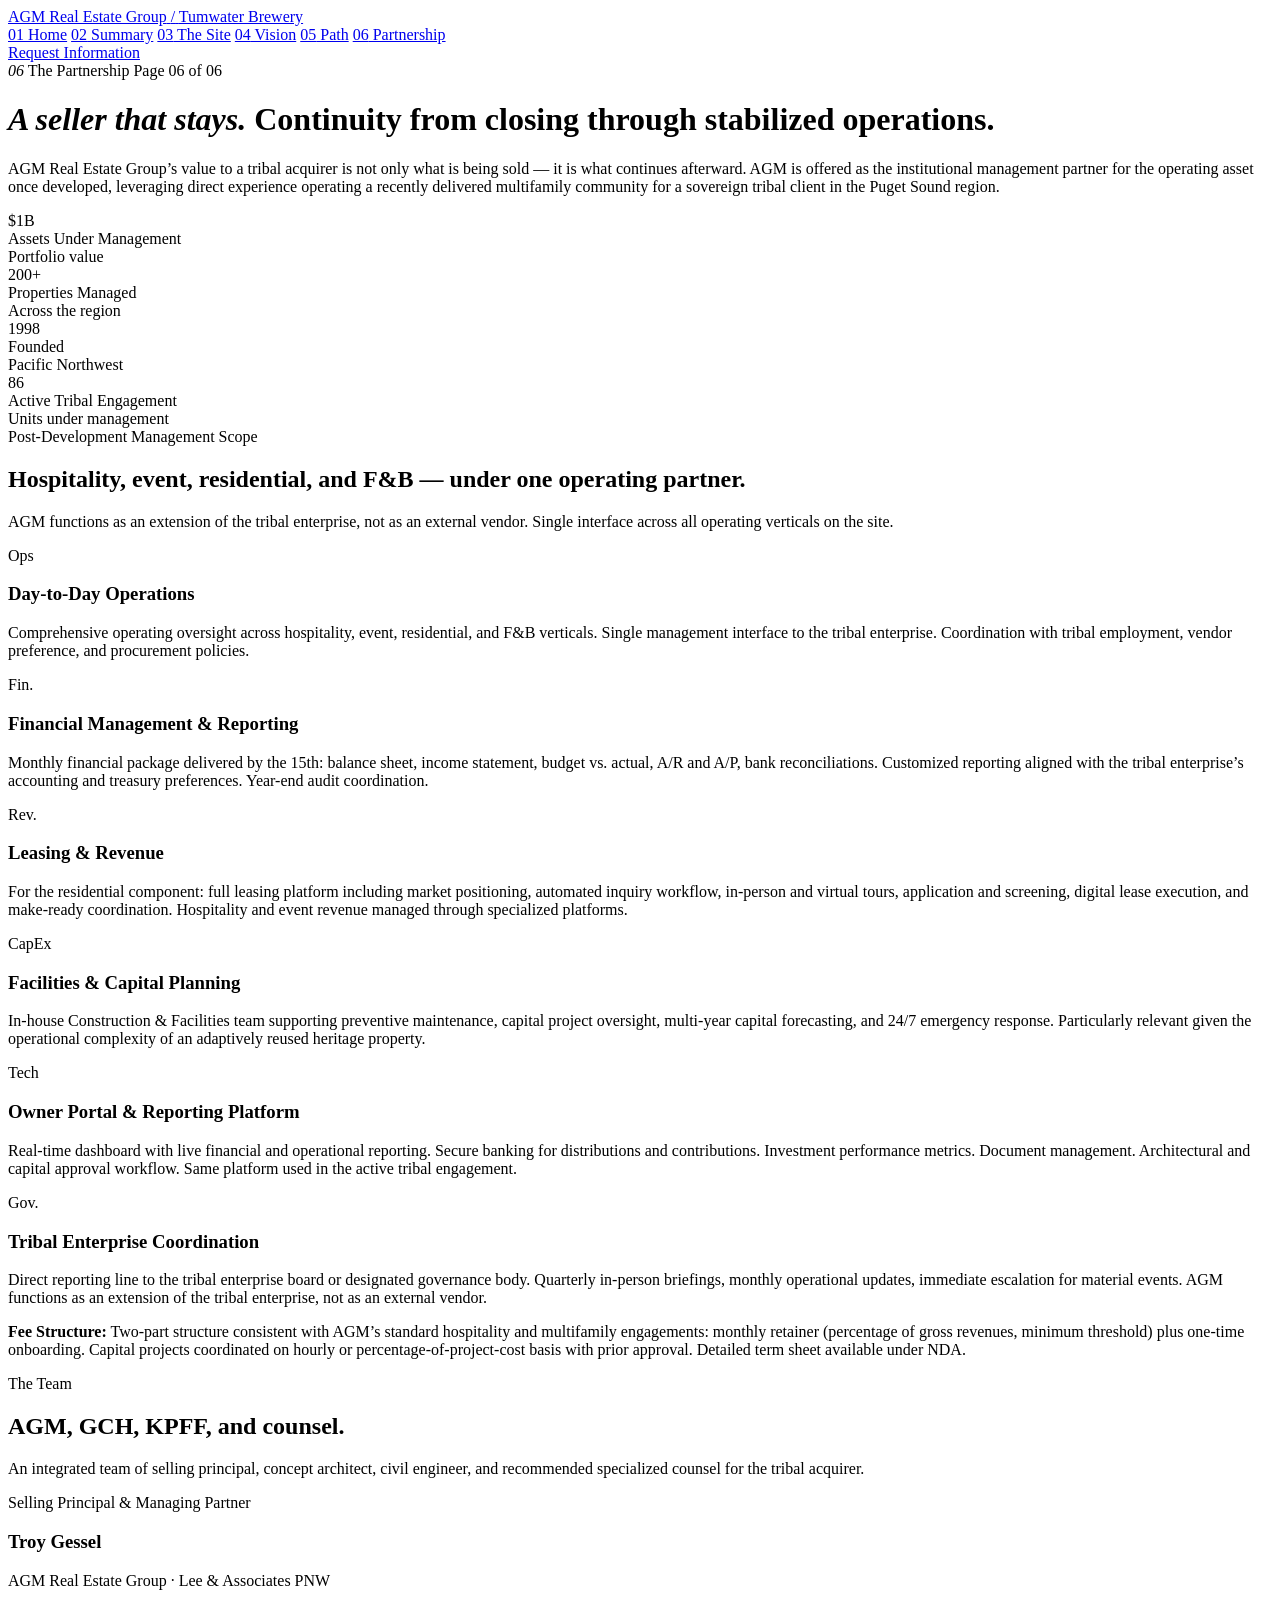
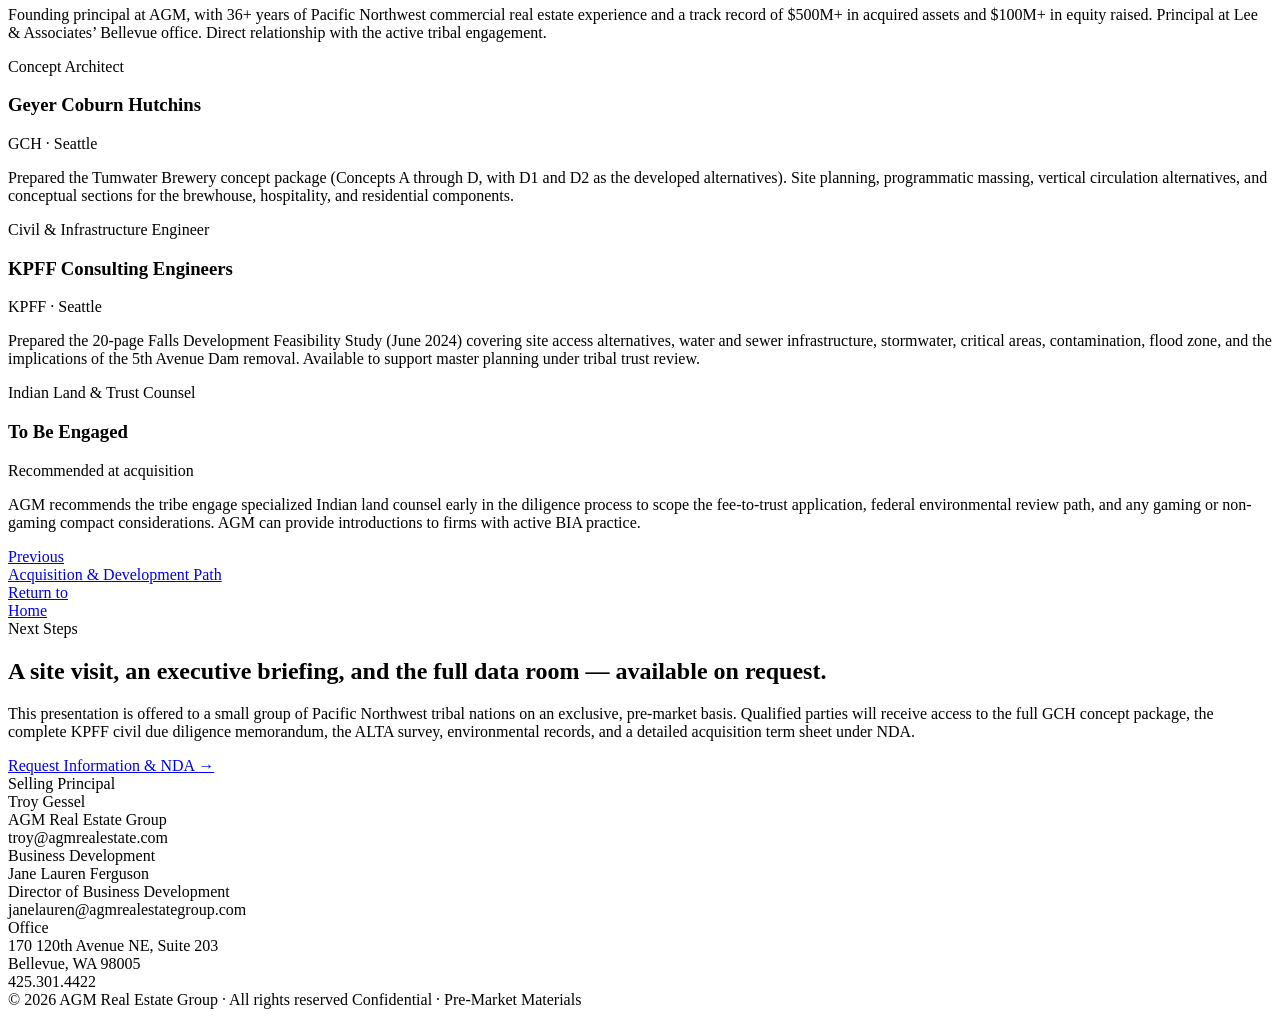
==== partnership.html @ 00476a5c "Add files via upload" ====
<!DOCTYPE html>
<html lang="en">
<head>
<meta charset="UTF-8">
<meta name="viewport" content="width=device-width, initial-scale=1.0">
<title>The Partnership — Tumwater Brewery | AGM Real Estate Group</title>
<link rel="stylesheet" href="css/site.css">
<meta name="robots" content="noindex, nofollow, noarchive, nosnippet">
<meta name="description" content="A seller that stays. Continuity from closing through stabilized operations across hospitality, event, residential, and F&B verticals.">
<meta property="og:title" content="The Partnership — Tumwater Brewery">
<meta property="og:description" content="A seller that stays. Continuity from closing through stabilized operations across hospitality, event, residential, and F&B verticals.">
<meta property="og:type" content="website">
<meta property="og:image" content="/images/hero_brewhouse.jpg">
<meta name="twitter:card" content="summary_large_image">
<meta name="theme-color" content="#0A2540">
<link rel="icon" href="data:image/svg+xml,%3Csvg xmlns='http://www.w3.org/2000/svg' viewBox='0 0 32 32'%3E%3Crect width='32' height='32' fill='%230A2540'/%3E%3Ctext x='16' y='22' font-family='Georgia,serif' font-style='italic' font-size='18' font-weight='500' fill='%233A8DDE' text-anchor='middle'%3ET%3C/text%3E%3C/svg%3E">

</head>
<body>

<nav class="nav">
  <div class="nav-inner">
    <a class="nav-brand" href="index.html">
      <span class="nav-brand-mark">AGM Real Estate Group</span>
      <span class="nav-brand-divider">/</span>
      <span class="nav-brand-project">Tumwater Brewery</span>
    </a>
    <div class="nav-menu">
      <a href="index.html"><span class="num">01</span> Home</a>
      <a href="summary.html"><span class="num">02</span> Summary</a>
      <a href="site.html"><span class="num">03</span> The Site</a>
      <a href="vision.html"><span class="num">04</span> Vision</a>
      <a href="path.html"><span class="num">05</span> Path</a>
      <a href="partnership.html" class="active"><span class="num">06</span> Partnership</a>
    </div>
    <a class="nav-cta" href="mailto:troy@agmrealestate.com?subject=Tumwater%20Brewery%20Acquisition">Request Information</a>
  </div>
</nav>


<!-- ================================================================
     PAGE HEADER
     ================================================================ -->
<header class="page-header">
  <div class="container">
    <div class="page-header-meta">
      <span class="page-section"><em>06</em> The Partnership</span>
      <span class="page-counter">Page 06 of 06</span>
    </div>
    <h1 class="page-header-title"><em>A seller that stays.</em> Continuity from closing through stabilized operations.</h1>
    <p class="page-header-subtitle">AGM Real Estate Group&rsquo;s value to a tribal acquirer is not only what is being sold &mdash; it is what continues afterward. AGM is offered as the institutional management partner for the operating asset once developed, leveraging direct experience operating a recently delivered multifamily community for a sovereign tribal client in the Puget Sound region.</p>
  </div>
</header>


<!-- ================================================================
     AGM SCALE MARQUEE
     ================================================================ -->
<section class="section-tight">
  <div class="container">
    <div class="stat-marquee">
      <div class="stat">
        <div class="stat-num">$1B</div>
        <div class="stat-label">Assets Under Management</div>
        <div class="stat-detail">Portfolio value</div>
      </div>
      <div class="stat">
        <div class="stat-num">200<span class="small">+</span></div>
        <div class="stat-label">Properties Managed</div>
        <div class="stat-detail">Across the region</div>
      </div>
      <div class="stat">
        <div class="stat-num">1998</div>
        <div class="stat-label">Founded</div>
        <div class="stat-detail">Pacific Northwest</div>
      </div>
      <div class="stat">
        <div class="stat-num">86</div>
        <div class="stat-label">Active Tribal Engagement</div>
        <div class="stat-detail">Units under management</div>
      </div>
    </div>
  </div>
</section>


<!-- ================================================================
     MANAGEMENT SCOPE
     ================================================================ -->
<section class="section">
  <div class="container">
    <div class="module-head">
      <div class="module-eyebrow">Post-Development Management Scope</div>
      <h2 class="module-title">Hospitality, event, residential, and F&amp;B &mdash; under one operating partner.</h2>
      <p class="module-deck">AGM functions as an extension of the tribal enterprise, not as an external vendor. Single interface across all operating verticals on the site.</p>
    </div>

    <div class="case-grid">
      <div class="case-card">
        <span class="case-num">Ops</span>
        <h3 class="case-title">Day-to-Day Operations</h3>
        <p class="case-body">Comprehensive operating oversight across hospitality, event, residential, and F&amp;B verticals. Single management interface to the tribal enterprise. Coordination with tribal employment, vendor preference, and procurement policies.</p>
      </div>
      <div class="case-card">
        <span class="case-num">Fin.</span>
        <h3 class="case-title">Financial Management &amp; Reporting</h3>
        <p class="case-body">Monthly financial package delivered by the 15th: balance sheet, income statement, budget vs. actual, A/R and A/P, bank reconciliations. Customized reporting aligned with the tribal enterprise&rsquo;s accounting and treasury preferences. Year-end audit coordination.</p>
      </div>
      <div class="case-card">
        <span class="case-num">Rev.</span>
        <h3 class="case-title">Leasing &amp; Revenue</h3>
        <p class="case-body">For the residential component: full leasing platform including market positioning, automated inquiry workflow, in-person and virtual tours, application and screening, digital lease execution, and make-ready coordination. Hospitality and event revenue managed through specialized platforms.</p>
      </div>
      <div class="case-card">
        <span class="case-num">CapEx</span>
        <h3 class="case-title">Facilities &amp; Capital Planning</h3>
        <p class="case-body">In-house Construction &amp; Facilities team supporting preventive maintenance, capital project oversight, multi-year capital forecasting, and 24/7 emergency response. Particularly relevant given the operational complexity of an adaptively reused heritage property.</p>
      </div>
      <div class="case-card">
        <span class="case-num">Tech</span>
        <h3 class="case-title">Owner Portal &amp; Reporting Platform</h3>
        <p class="case-body">Real-time dashboard with live financial and operational reporting. Secure banking for distributions and contributions. Investment performance metrics. Document management. Architectural and capital approval workflow. Same platform used in the active tribal engagement.</p>
      </div>
      <div class="case-card">
        <span class="case-num">Gov.</span>
        <h3 class="case-title">Tribal Enterprise Coordination</h3>
        <p class="case-body">Direct reporting line to the tribal enterprise board or designated governance body. Quarterly in-person briefings, monthly operational updates, immediate escalation for material events. AGM functions as an extension of the tribal enterprise, not as an external vendor.</p>
      </div>
    </div>

    <p class="note"><strong>Fee Structure:</strong> Two-part structure consistent with AGM&rsquo;s standard hospitality and multifamily engagements: monthly retainer (percentage of gross revenues, minimum threshold) plus one-time onboarding. Capital projects coordinated on hourly or percentage-of-project-cost basis with prior approval. Detailed term sheet available under NDA.</p>

  </div>
</section>


<!-- ================================================================
     THE TEAM
     ================================================================ -->
<section class="section section-paper">
  <div class="container">
    <div class="module-head">
      <div class="module-eyebrow">The Team</div>
      <h2 class="module-title">AGM, GCH, KPFF, and counsel.</h2>
      <p class="module-deck">An integrated team of selling principal, concept architect, civil engineer, and recommended specialized counsel for the tribal acquirer.</p>
    </div>

    <div class="team-grid">
      <div class="team-card">
        <div class="team-role">Selling Principal &amp; Managing Partner</div>
        <h3 class="team-name">Troy Gessel</h3>
        <div class="team-firm">AGM Real Estate Group &middot; Lee &amp; Associates PNW</div>
        <p class="team-bio">Founding principal at AGM, with 36+ years of Pacific Northwest commercial real estate experience and a track record of $500M+ in acquired assets and $100M+ in equity raised. Principal at Lee &amp; Associates&rsquo; Bellevue office. Direct relationship with the active tribal engagement.</p>
      </div>
      <div class="team-card">
        <div class="team-role">Concept Architect</div>
        <h3 class="team-name">Geyer Coburn Hutchins</h3>
        <div class="team-firm">GCH &middot; Seattle</div>
        <p class="team-bio">Prepared the Tumwater Brewery concept package (Concepts A through D, with D1 and D2 as the developed alternatives). Site planning, programmatic massing, vertical circulation alternatives, and conceptual sections for the brewhouse, hospitality, and residential components.</p>
      </div>
      <div class="team-card">
        <div class="team-role">Civil &amp; Infrastructure Engineer</div>
        <h3 class="team-name">KPFF Consulting Engineers</h3>
        <div class="team-firm">KPFF &middot; Seattle</div>
        <p class="team-bio">Prepared the 20-page Falls Development Feasibility Study (June 2024) covering site access alternatives, water and sewer infrastructure, stormwater, critical areas, contamination, flood zone, and the implications of the 5th Avenue Dam removal. Available to support master planning under tribal trust review.</p>
      </div>
      <div class="team-card">
        <div class="team-role">Indian Land &amp; Trust Counsel</div>
        <h3 class="team-name">To Be Engaged</h3>
        <div class="team-firm">Recommended at acquisition</div>
        <p class="team-bio">AGM recommends the tribe engage specialized Indian land counsel early in the diligence process to scope the fee-to-trust application, federal environmental review path, and any gaming or non-gaming compact considerations. AGM can provide introductions to firms with active BIA practice.</p>
      </div>
    </div>
  </div>
</section>


<!-- ================================================================
     PAGE NAV
     ================================================================ -->
<section class="page-nav">
  <div class="page-nav-inner">
    <a class="page-nav-link prev" href="path.html">
      <div class="dir">Previous</div>
      <div class="title">Acquisition &amp; Development Path</div>
    </a>
    <a class="page-nav-link next" href="index.html">
      <div class="dir">Return to</div>
      <div class="title">Home</div>
    </a>
  </div>
</section>


<!-- ================================================================
     CLOSING CTA  (full closing on the last page)
     ================================================================ -->
<section class="cta-band">
  <div class="container">
    <div class="cta-band-eyebrow">Next Steps</div>
    <h2>A site visit, an executive briefing, and the full data room &mdash; available on request.</h2>
    <p>This presentation is offered to a small group of Pacific Northwest tribal nations on an exclusive, pre-market basis. Qualified parties will receive access to the full GCH concept package, the complete KPFF civil due diligence memorandum, the ALTA survey, environmental records, and a detailed acquisition term sheet under NDA.</p>
    <a class="btn btn-light" href="mailto:troy@agmrealestate.com?subject=Tumwater%20Brewery%20Acquisition">Request Information &amp; NDA <span class="arrow">→</span></a>

    <div class="cta-contacts">
      <div class="cta-contact">
        <div class="label">Selling Principal</div>
        <div class="value">Troy Gessel<br>AGM Real Estate Group<br>troy@agmrealestate.com</div>
      </div>
      <div class="cta-contact">
        <div class="label">Business Development</div>
        <div class="value">Jane Lauren Ferguson<br>Director of Business Development<br>janelauren@agmrealestategroup.com</div>
      </div>
      <div class="cta-contact">
        <div class="label">Office</div>
        <div class="value">170 120th Avenue NE, Suite 203<br>Bellevue, WA 98005<br>425.301.4422</div>
      </div>
    </div>
  </div>
</section>

<footer class="footer">
  <div class="footer-inner">
    <span>&copy; 2026 AGM Real Estate Group &middot; All rights reserved</span>
    <span class="conf">Confidential &middot; Pre-Market Materials</span>
  </div>
</footer>

</body>
</html>
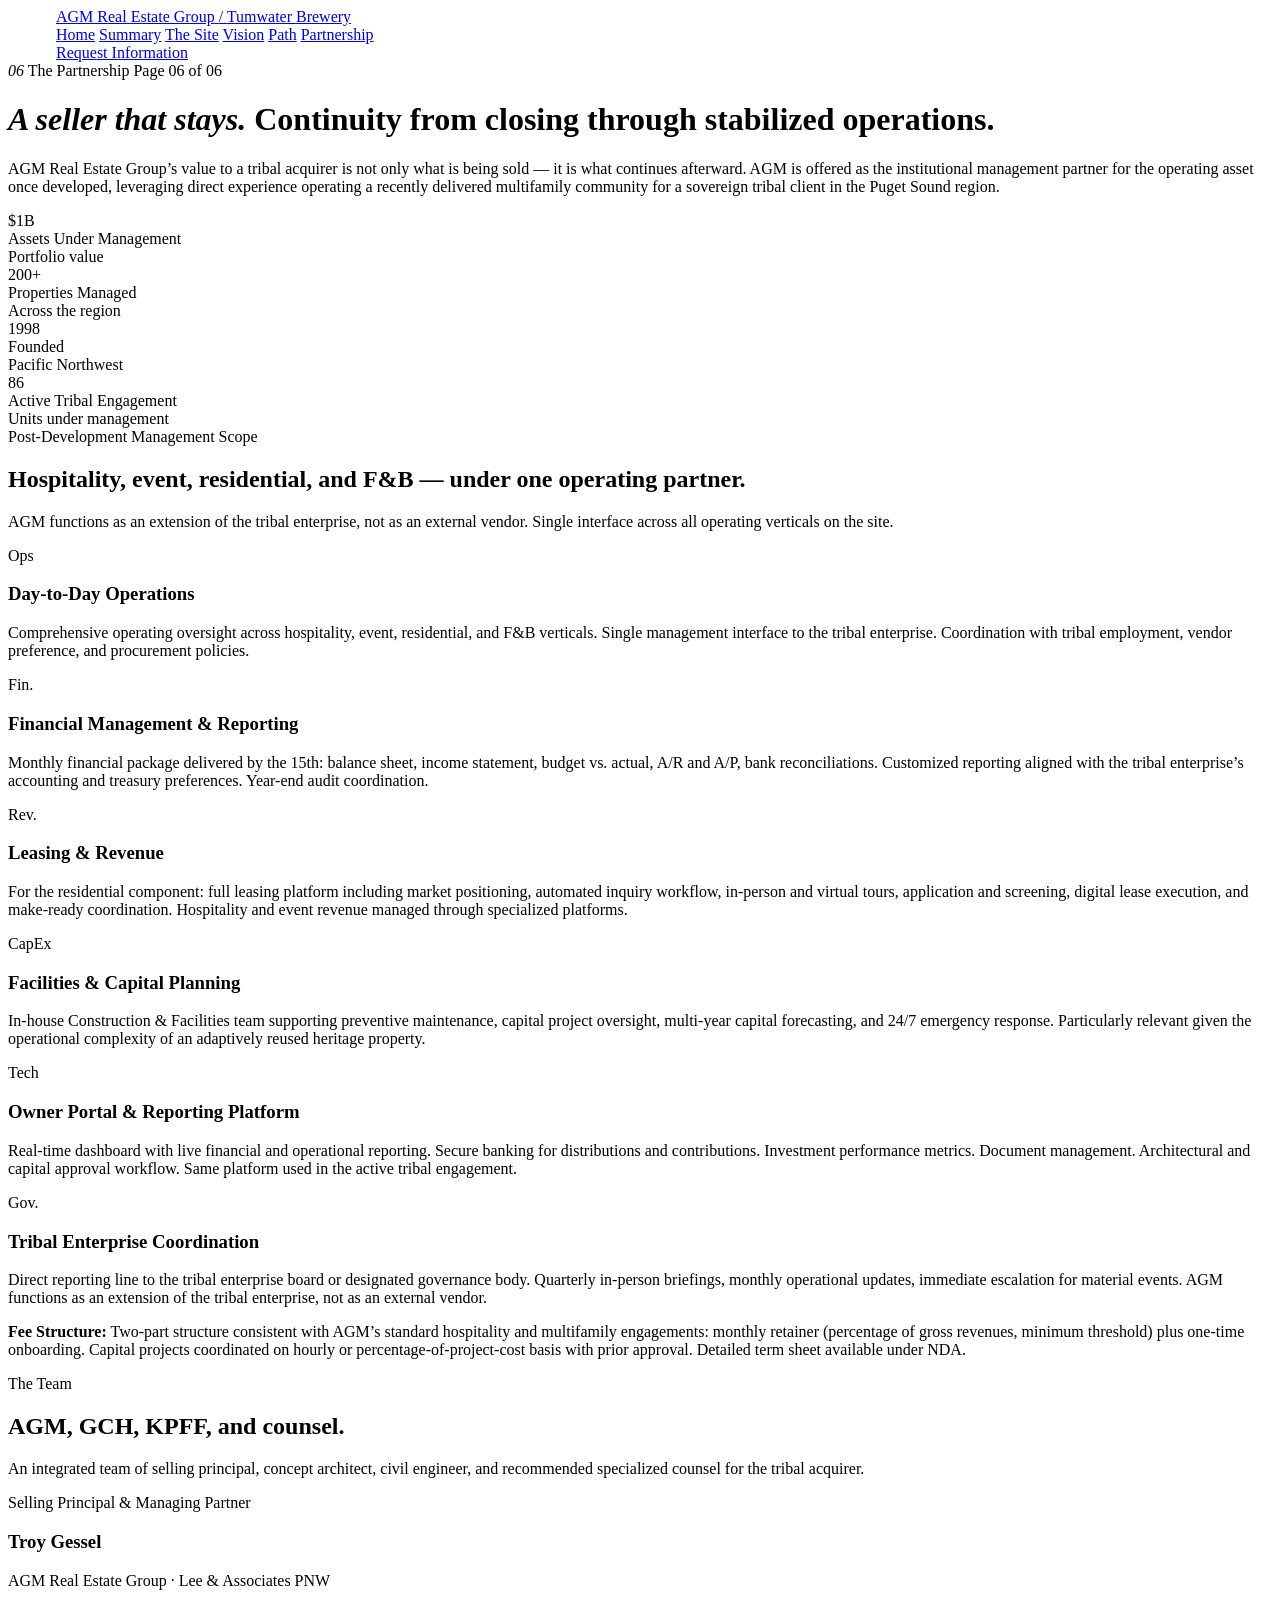
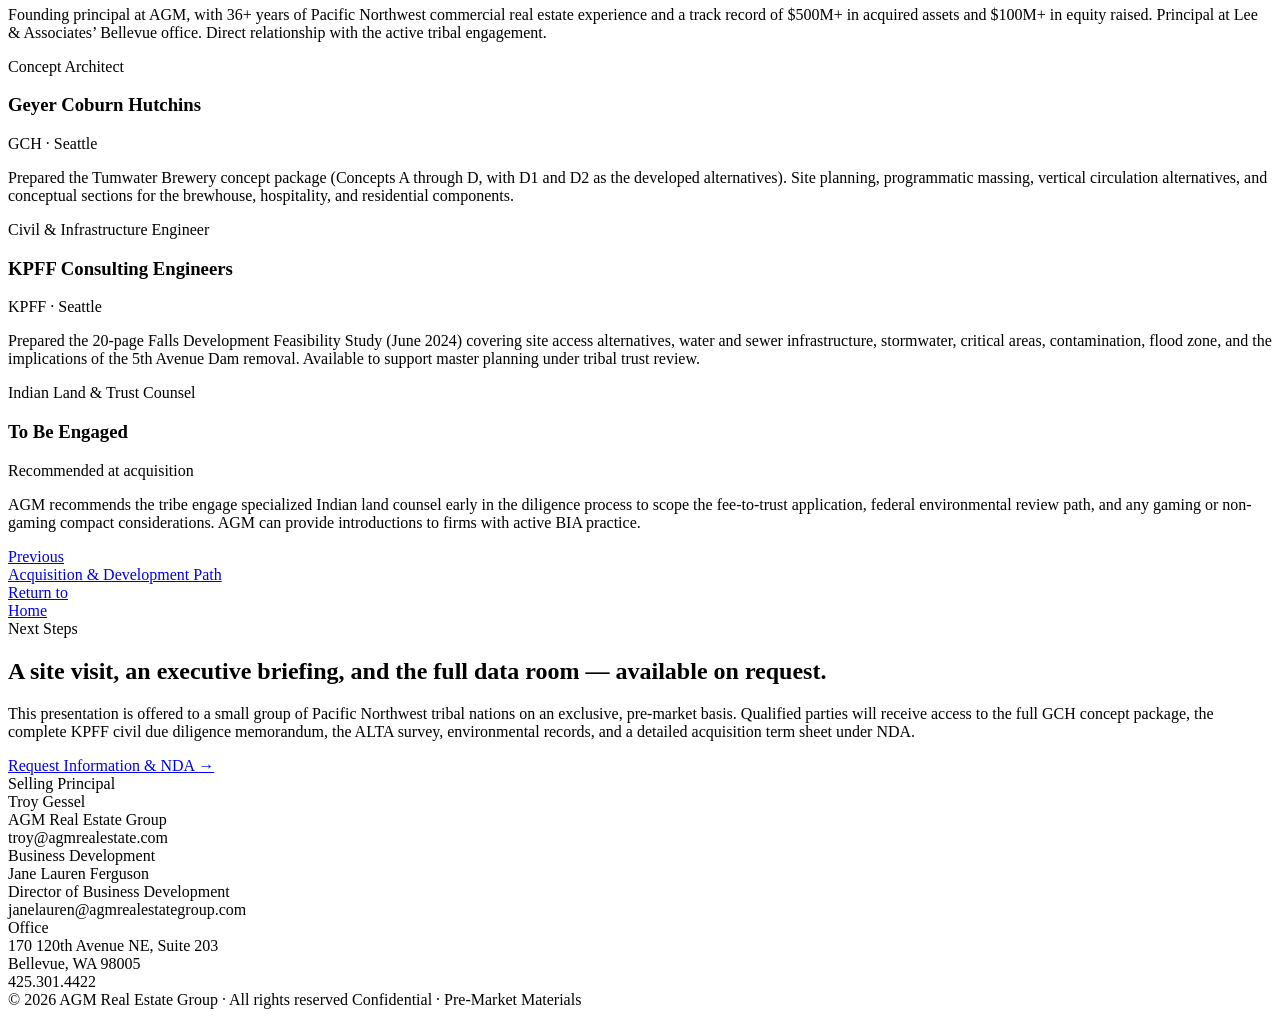
==== commit 69da56d1: "Make top nav full-width and remove numbered nav labels" ====
--- a/partnership.html
+++ b/partnership.html
@@ -5,6 +5,11 @@
 <meta name="viewport" content="width=device-width, initial-scale=1.0">
 <title>The Partnership — Tumwater Brewery | AGM Real Estate Group</title>
 <link rel="stylesheet" href="css/site.css">
+<style>
+  /* Full-width top navigation */
+  .nav .nav-inner { max-width: 100% !important; padding-left: 48px !important; padding-right: 48px !important; }
+  @media (max-width: 640px) { .nav .nav-inner { padding-left: 20px !important; padding-right: 20px !important; } }
+</style>
 <meta name="robots" content="noindex, nofollow, noarchive, nosnippet">
 <meta name="description" content="A seller that stays. Continuity from closing through stabilized operations across hospitality, event, residential, and F&B verticals.">
 <meta property="og:title" content="The Partnership — Tumwater Brewery">
@@ -26,12 +31,12 @@
       <span class="nav-brand-project">Tumwater Brewery</span>
     </a>
     <div class="nav-menu">
-      <a href="index.html"><span class="num">01</span> Home</a>
-      <a href="summary.html"><span class="num">02</span> Summary</a>
-      <a href="site.html"><span class="num">03</span> The Site</a>
-      <a href="vision.html"><span class="num">04</span> Vision</a>
-      <a href="path.html"><span class="num">05</span> Path</a>
-      <a href="partnership.html" class="active"><span class="num">06</span> Partnership</a>
+      <a href="index.html">Home</a>
+      <a href="summary.html">Summary</a>
+      <a href="site.html">The Site</a>
+      <a href="vision.html">Vision</a>
+      <a href="path.html">Path</a>
+      <a href="partnership.html" class="active">Partnership</a>
     </div>
     <a class="nav-cta" href="mailto:troy@agmrealestate.com?subject=Tumwater%20Brewery%20Acquisition">Request Information</a>
   </div>
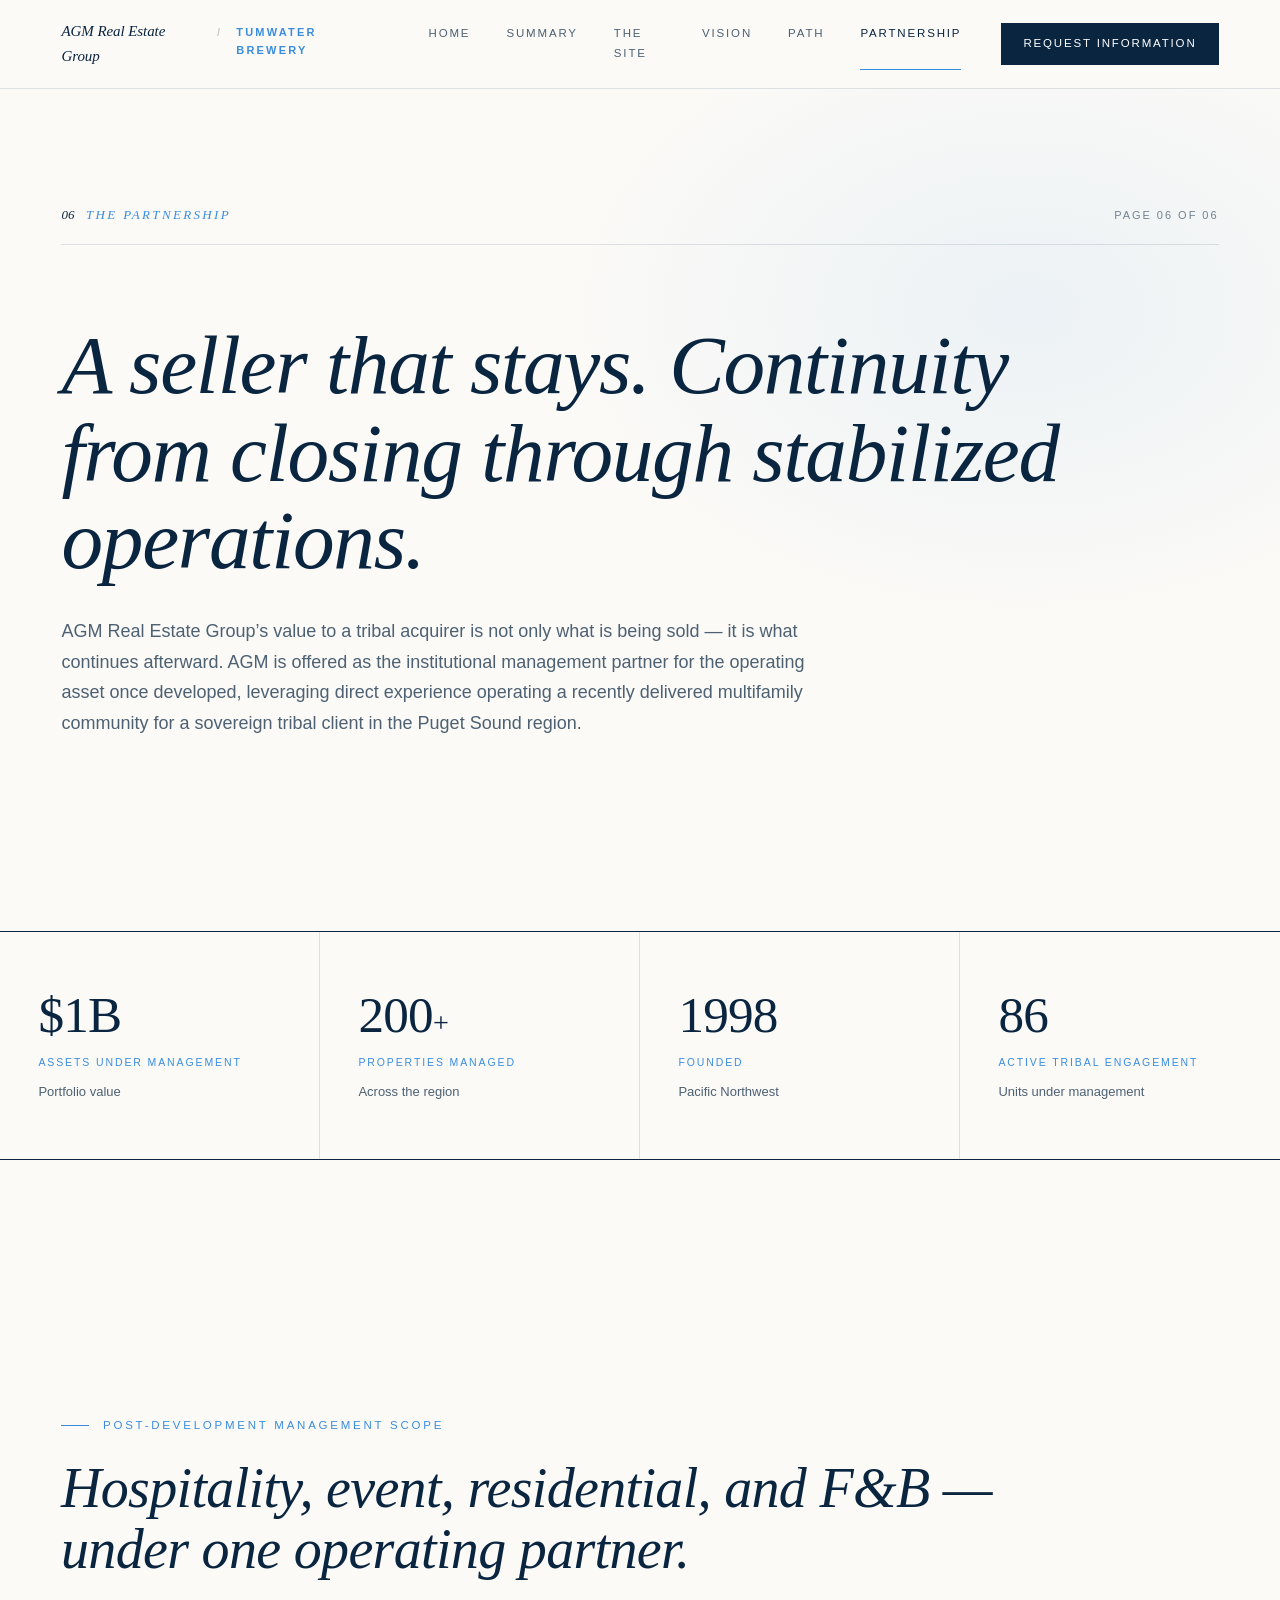
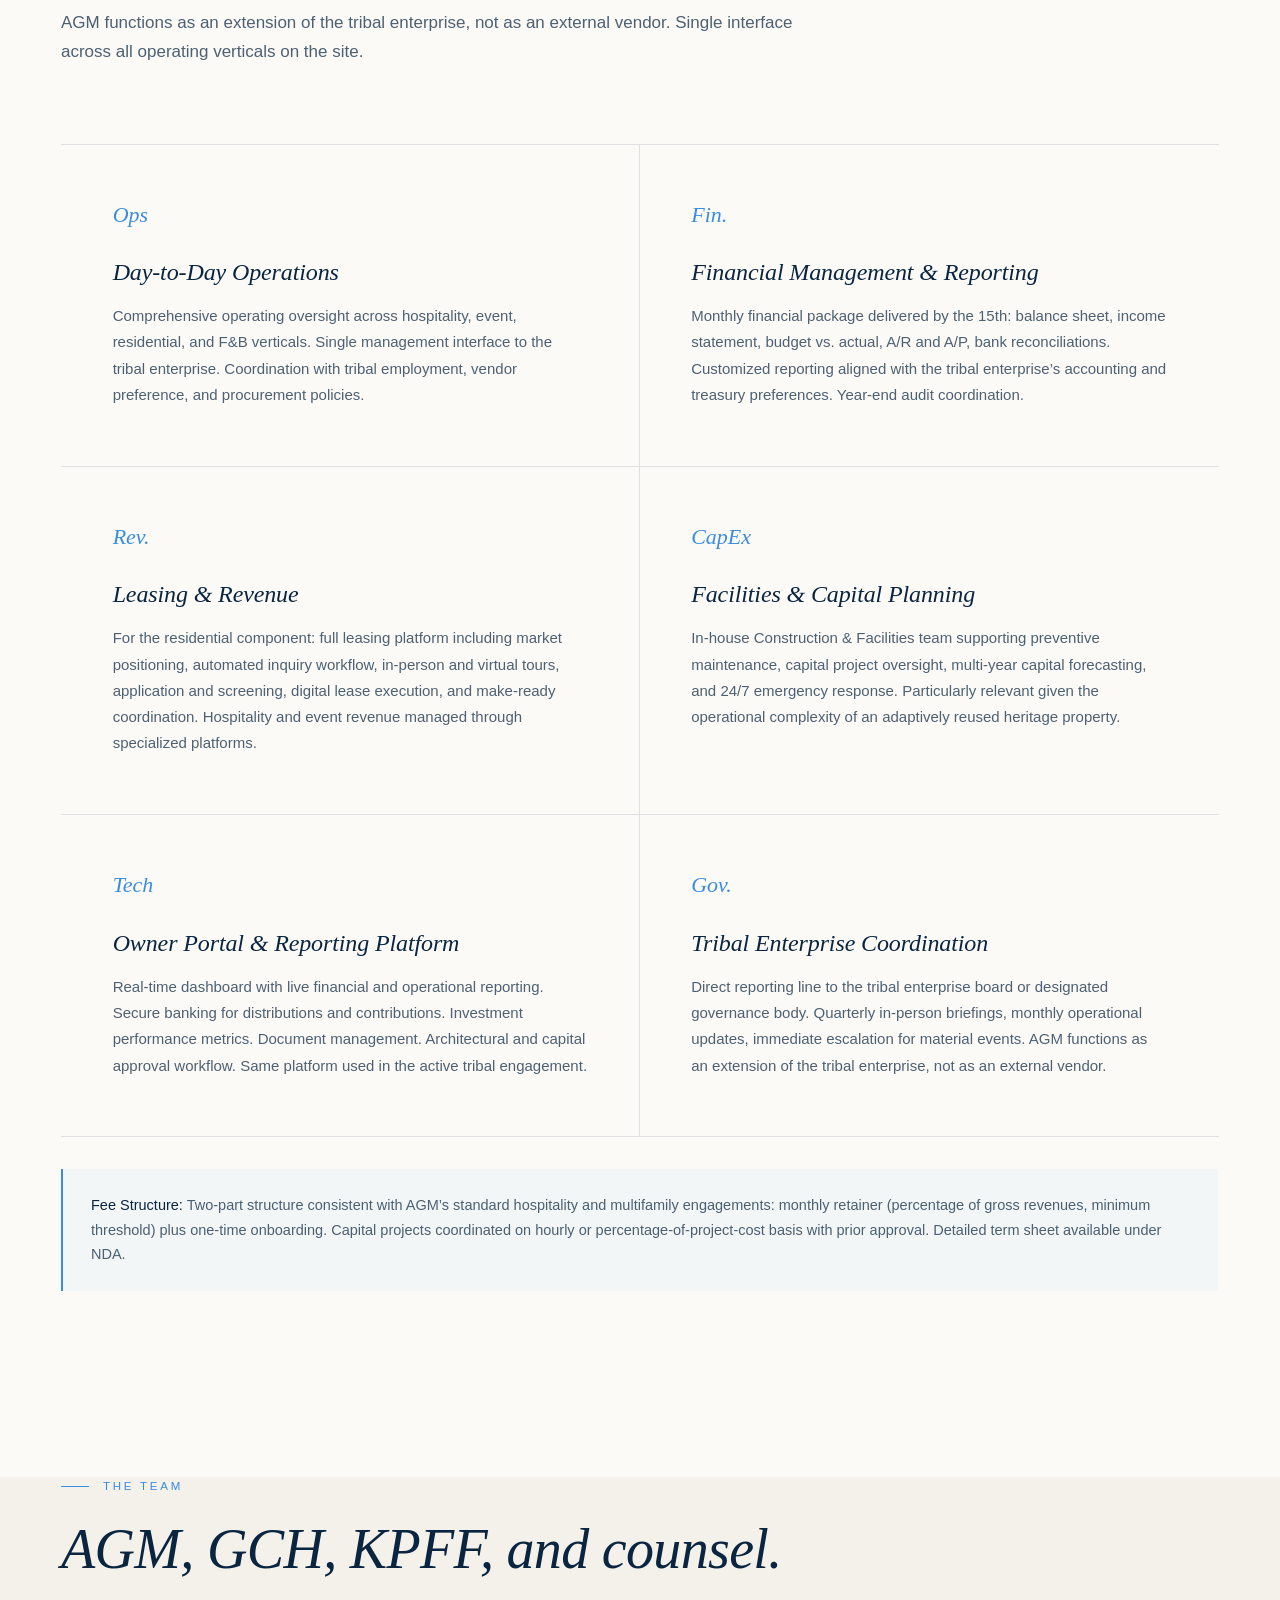
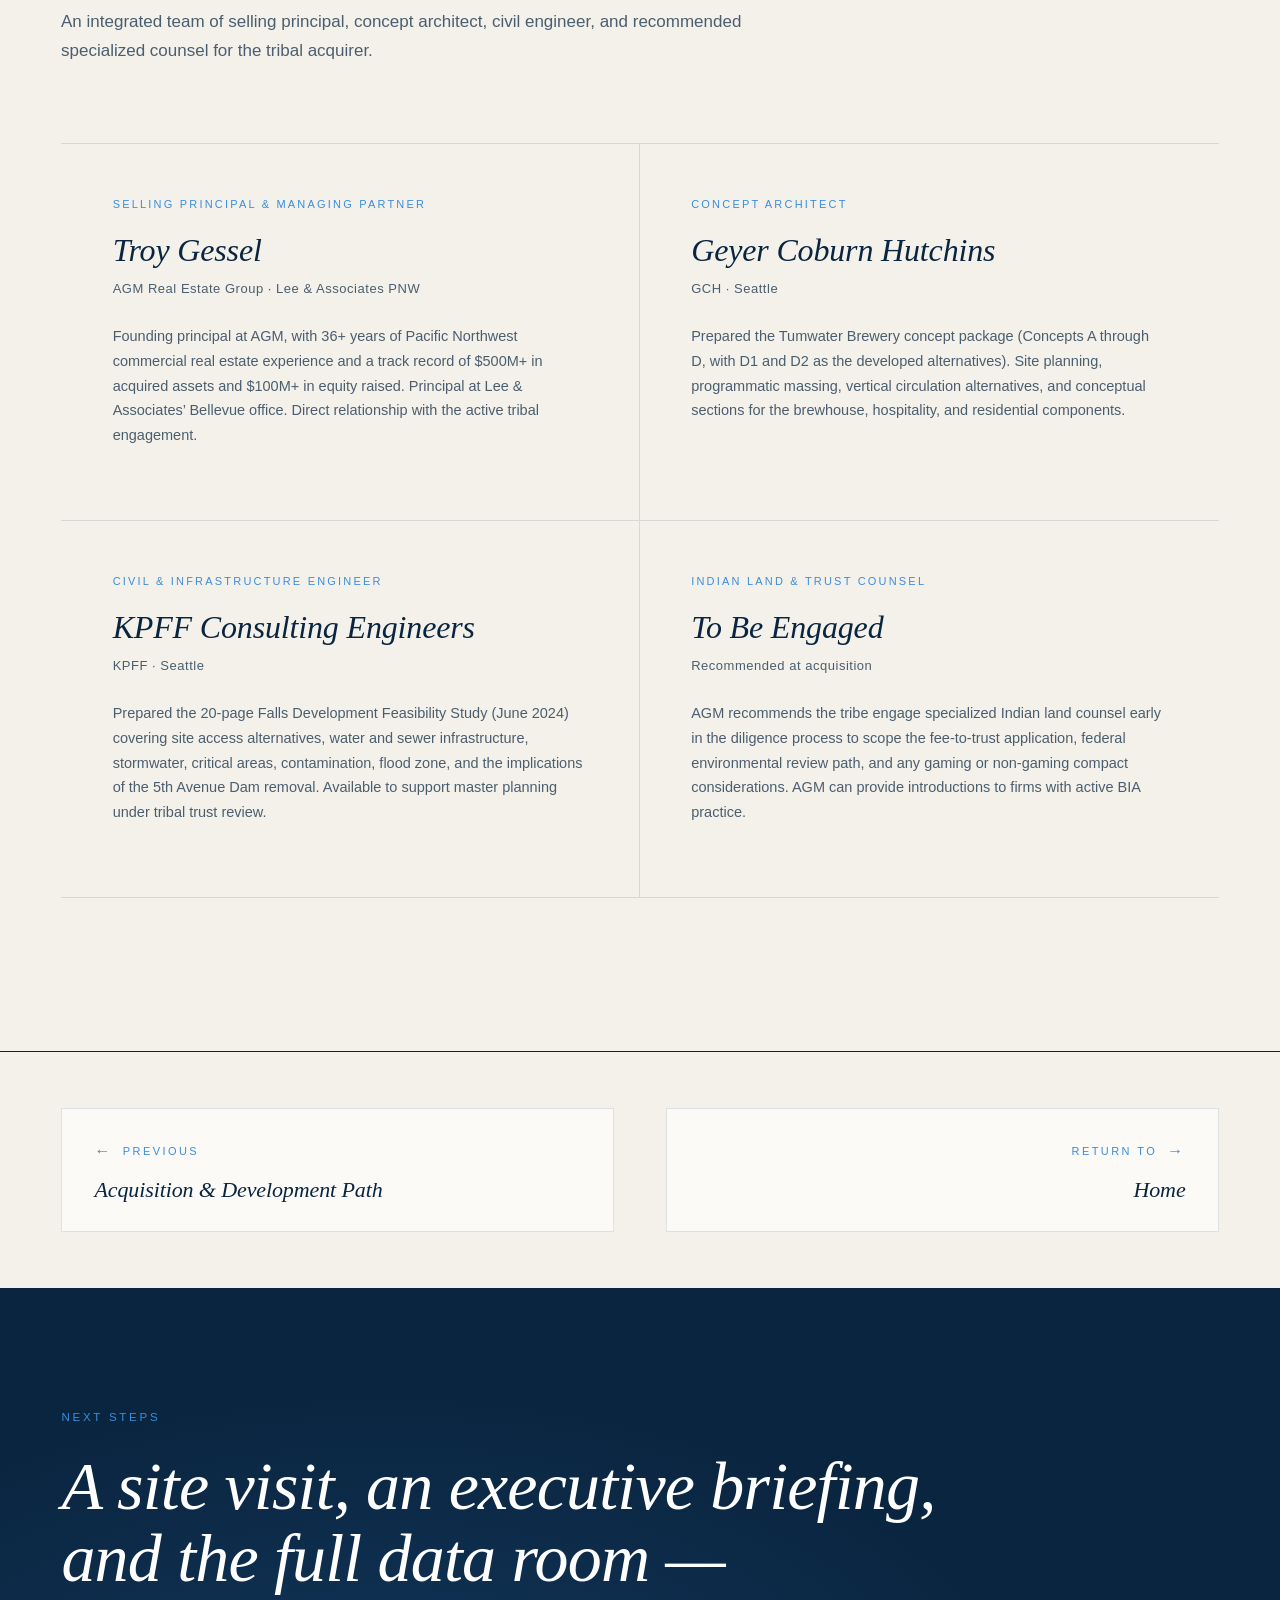
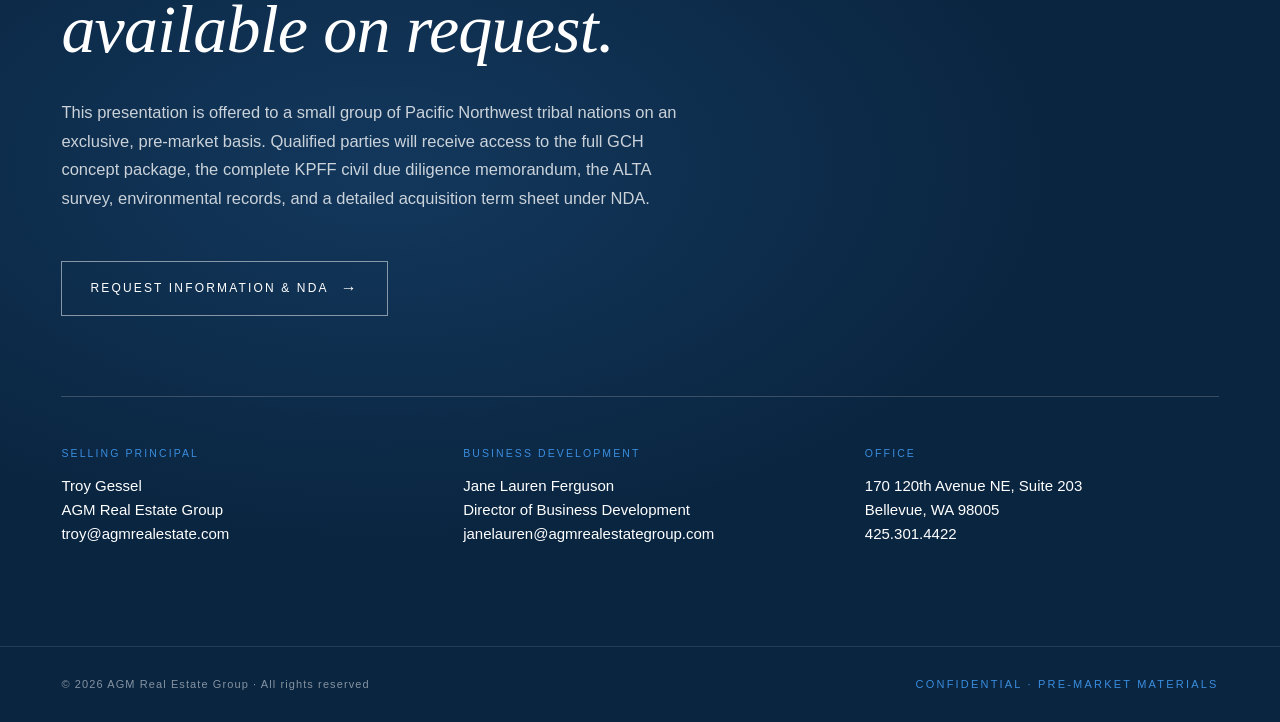
==== commit 8886f0c4: "Redesign: full-width fluid layout, generous spacing, scroll reveals - Replace fixed 1240px container" ====
--- a/partnership.html
+++ b/partnership.html
@@ -5,11 +5,6 @@
 <meta name="viewport" content="width=device-width, initial-scale=1.0">
 <title>The Partnership — Tumwater Brewery | AGM Real Estate Group</title>
 <link rel="stylesheet" href="css/site.css">
-<style>
-  /* Full-width top navigation */
-  .nav .nav-inner { max-width: 100% !important; padding-left: 48px !important; padding-right: 48px !important; }
-  @media (max-width: 640px) { .nav .nav-inner { padding-left: 20px !important; padding-right: 20px !important; } }
-</style>
 <meta name="robots" content="noindex, nofollow, noarchive, nosnippet">
 <meta name="description" content="A seller that stays. Continuity from closing through stabilized operations across hospitality, event, residential, and F&B verticals.">
 <meta property="og:title" content="The Partnership — Tumwater Brewery">
@@ -231,5 +226,6 @@
   </div>
 </footer>
 
+<script src="js/reveal.js" defer></script>
 </body>
 </html>
--- a/css/site.css
+++ b/css/site.css
@@ -0,0 +1,1257 @@
+/* ================================================================
+   TUMWATER BREWERY  /  AGM REAL ESTATE GROUP
+   Multi-page editorial microsite — shared stylesheet
+   ================================================================ */
+
+:root {
+  --navy: #0A2540;
+  --navy-soft: #1A3552;
+  --blue: #3A8DDE;
+  --blue-deep: #2870BD;
+  --blue-tint: rgba(58, 141, 222, 0.04);
+  --blue-tint-2: rgba(58, 141, 222, 0.08);
+  --paper: #FBFAF7;
+  --paper-warm: #F4F1EA;
+  --border: rgba(10, 37, 64, 0.12);
+  --border-strong: rgba(10, 37, 64, 0.22);
+  --text-muted: rgba(10, 37, 64, 0.72);
+  --text-faint: rgba(10, 37, 64, 0.55);
+  --shadow-card: 0 2px 24px rgba(10, 37, 64, 0.06);
+
+  /* Layout shell — fluid full-width with generous, screen-scaled gutters */
+  --shell: 1880px;
+  --gutter: clamp(22px, 4.8vw, 112px);
+}
+
+*, *::before, *::after { box-sizing: border-box; }
+
+html { scroll-behavior: smooth; }
+html, body { overflow-x: clip; }
+
+body {
+  margin: 0;
+  padding: 0;
+  background: var(--paper);
+  font-family: -apple-system, BlinkMacSystemFont, 'Segoe UI', Helvetica, Arial, sans-serif;
+  color: var(--navy);
+  font-size: clamp(16px, 0.6vw + 14.6px, 18px);
+  line-height: 1.7;
+  -webkit-font-smoothing: antialiased;
+  text-rendering: optimizeLegibility;
+}
+
+a { color: inherit; text-decoration: none; }
+img { max-width: 100%; height: auto; display: block; }
+::selection { background: var(--navy); color: #FFFFFF; }
+
+/* ================================================================
+   GLOBAL NAVIGATION
+   ================================================================ */
+
+.nav {
+  position: sticky;
+  top: 0;
+  z-index: 100;
+  background: rgba(251, 250, 247, 0.94);
+  backdrop-filter: saturate(160%) blur(14px);
+  -webkit-backdrop-filter: saturate(160%) blur(14px);
+  border-bottom: 1px solid var(--border);
+}
+.nav-inner {
+  max-width: var(--shell);
+  margin: 0 auto;
+  padding: 18px var(--gutter);
+  display: flex;
+  align-items: center;
+  justify-content: space-between;
+  gap: 40px;
+}
+.nav-brand {
+  display: flex;
+  align-items: baseline;
+  gap: 14px;
+  font-size: 11px;
+  font-weight: 600;
+  letter-spacing: 0.2em;
+  text-transform: uppercase;
+}
+.nav-brand-mark {
+  font-family: Georgia, 'Times New Roman', serif;
+  font-style: italic;
+  font-weight: 500;
+  font-size: 15px;
+  color: var(--navy);
+  letter-spacing: -0.005em;
+  text-transform: none;
+}
+.nav-brand-divider { color: var(--border-strong); }
+.nav-brand-project {
+  color: var(--blue);
+  letter-spacing: 0.2em;
+}
+.nav-menu {
+  display: flex;
+  gap: 36px;
+  font-size: 11.5px;
+  letter-spacing: 0.16em;
+  text-transform: uppercase;
+  font-weight: 500;
+}
+.nav-menu a {
+  color: var(--text-muted);
+  padding: 6px 0;
+  border-bottom: 1px solid transparent;
+  transition: all 0.2s ease;
+  position: relative;
+}
+.nav-menu a:hover { color: var(--navy); }
+.nav-menu a.active {
+  color: var(--navy);
+  border-bottom-color: var(--blue);
+}
+.nav-menu a .num {
+  font-family: Georgia, serif;
+  font-style: italic;
+  font-size: 10px;
+  color: var(--blue);
+  margin-right: 6px;
+  font-weight: 500;
+  letter-spacing: 0;
+}
+.nav-cta {
+  font-size: 11.5px;
+  font-weight: 500;
+  letter-spacing: 0.16em;
+  text-transform: uppercase;
+  padding: 11px 22px;
+  background: var(--navy);
+  color: #FFFFFF;
+  transition: background 0.2s;
+  white-space: nowrap;
+}
+.nav-cta:hover { background: var(--blue); }
+
+@media (max-width: 1100px) {
+  .nav-menu { display: none; }
+}
+
+/* ================================================================
+   CONTAINER & LAYOUT
+   ================================================================ */
+
+.container {
+  width: 100%;
+  max-width: var(--shell);
+  margin: 0 auto;
+  padding: 0 var(--gutter);
+}
+.container-narrow {
+  width: 100%;
+  max-width: 1080px;
+  margin: 0 auto;
+  padding: 0 var(--gutter);
+}
+
+/* Full-bleed: span the viewport edge-to-edge while keeping inner content
+   aligned to the same gutter as .container (works at any screen width). */
+.bleed {
+  width: 100vw;
+  margin-left: calc(50% - 50vw);
+  margin-right: calc(50% - 50vw);
+}
+.bleed-pad {
+  padding-inline: max(var(--gutter), calc((100% - var(--shell)) / 2 + var(--gutter)));
+}
+
+.section {
+  padding: clamp(96px, 12vw, 200px) 0;
+}
+.section + .section { padding-top: 0; }
+.section-tight { padding: clamp(64px, 8vw, 120px) 0; }
+.section-paper { background: var(--paper-warm); }
+.section-dark { background: var(--navy); color: #FFFFFF; }
+
+/* ================================================================
+   PAGE HEADER  (used on every interior page)
+   ================================================================ */
+
+.page-header {
+  padding: clamp(80px, 9vw, 150px) 0 clamp(64px, 7vw, 110px);
+  position: relative;
+  overflow: hidden;
+}
+.page-header::before {
+  content: "";
+  position: absolute;
+  inset: 0;
+  background:
+    radial-gradient(ellipse 60% 70% at 80% 30%, rgba(58, 141, 222, 0.08) 0%, transparent 60%);
+  pointer-events: none;
+}
+.page-header .container { position: relative; }
+.page-header-meta {
+  display: flex;
+  align-items: baseline;
+  justify-content: space-between;
+  margin-bottom: clamp(48px, 6vw, 88px);
+  padding-bottom: 18px;
+  border-bottom: 1px solid var(--border);
+}
+.page-header-meta .page-section {
+  font-family: Georgia, 'Times New Roman', serif;
+  font-style: italic;
+  font-size: 13px;
+  font-weight: 500;
+  color: var(--blue);
+  letter-spacing: 0.18em;
+  text-transform: uppercase;
+}
+.page-header-meta .page-section em {
+  font-style: italic;
+  font-family: Georgia, serif;
+  letter-spacing: 0;
+  color: var(--navy);
+  margin-right: 6px;
+  font-weight: 500;
+}
+.page-header-meta .page-counter {
+  font-size: 11px;
+  color: var(--text-faint);
+  letter-spacing: 0.18em;
+  text-transform: uppercase;
+}
+.page-header-title {
+  font-family: Georgia, 'Times New Roman', serif;
+  font-style: italic;
+  font-weight: 500;
+  font-size: clamp(48px, 6.5vw, 84px);
+  line-height: 1.05;
+  letter-spacing: -0.015em;
+  color: var(--navy);
+  margin: 0 0 32px;
+  max-width: 1000px;
+}
+.page-header-subtitle {
+  font-size: clamp(18px, 1.2vw, 21px);
+  line-height: 1.7;
+  color: var(--text-muted);
+  margin: 0 0 0;
+  max-width: 760px;
+  font-weight: 400;
+}
+
+/* ================================================================
+   HERO  (home page only)
+   ================================================================ */
+
+.hero {
+  padding: 80px 0 0;
+  position: relative;
+  overflow: hidden;
+}
+.hero::before {
+  content: "";
+  position: absolute;
+  inset: 0;
+  background:
+    radial-gradient(ellipse 70% 60% at 70% 25%, rgba(58, 141, 222, 0.12) 0%, transparent 60%),
+    linear-gradient(180deg, transparent 0%, rgba(58, 141, 222, 0.04) 100%);
+  pointer-events: none;
+}
+.hero .container { position: relative; }
+
+.hero-eyebrow {
+  display: flex;
+  align-items: center;
+  gap: 14px;
+  font-size: 11.5px;
+  font-weight: 500;
+  letter-spacing: 0.28em;
+  color: var(--blue);
+  text-transform: uppercase;
+  margin: 0 0 36px;
+}
+.hero-eyebrow::before {
+  content: "";
+  width: 36px;
+  height: 1px;
+  background: var(--blue);
+}
+
+.hero-title {
+  font-family: Georgia, 'Times New Roman', serif;
+  font-weight: 500;
+  font-size: clamp(56px, 9vw, 128px);
+  line-height: 0.98;
+  letter-spacing: -0.02em;
+  color: var(--navy);
+  margin: 0 0 36px;
+  max-width: 1100px;
+}
+.hero-title .italic { font-style: italic; }
+
+.hero-deck {
+  font-size: clamp(20px, 1.5vw, 26px);
+  line-height: 1.55;
+  color: var(--text-muted);
+  margin: 0 0 64px;
+  max-width: 720px;
+}
+
+.hero-meta {
+  display: flex;
+  flex-wrap: wrap;
+  gap: 16px 32px;
+  align-items: center;
+  margin-bottom: 48px;
+  padding-top: 28px;
+  border-top: 1px solid var(--border);
+}
+.hero-meta-item {
+  font-size: 13px;
+  color: var(--text-muted);
+}
+.hero-meta-item strong {
+  color: var(--navy);
+  font-weight: 500;
+  margin-right: 8px;
+  letter-spacing: 0.06em;
+  text-transform: uppercase;
+  font-size: 11px;
+}
+.hero-meta-divider {
+  width: 1px;
+  height: 14px;
+  background: var(--border-strong);
+}
+
+.hero-ctas {
+  display: flex;
+  flex-wrap: wrap;
+  gap: 14px;
+  margin-bottom: 100px;
+}
+
+.hero-photo {
+  margin: 0;
+  position: relative;
+  overflow: hidden;
+}
+.hero-photo img {
+  width: 100%;
+  height: auto;
+}
+.hero-photo-cap {
+  position: absolute;
+  bottom: 24px;
+  left: 24px;
+  background: rgba(10, 37, 64, 0.78);
+  backdrop-filter: blur(10px);
+  color: #FFFFFF;
+  padding: 10px 16px;
+  font-size: 11px;
+  letter-spacing: 0.18em;
+  text-transform: uppercase;
+  font-weight: 500;
+  border: 1px solid rgba(255, 255, 255, 0.15);
+}
+
+/* ================================================================
+   BUTTONS
+   ================================================================ */
+
+.btn {
+  display: inline-flex;
+  align-items: center;
+  gap: 12px;
+  font-size: 12px;
+  font-weight: 500;
+  letter-spacing: 0.18em;
+  text-transform: uppercase;
+  padding: 16px 28px;
+  border: 1px solid var(--navy);
+  transition: all 0.25s ease;
+  cursor: pointer;
+}
+.btn-primary {
+  background: var(--navy);
+  color: #FFFFFF;
+}
+.btn-primary:hover { background: var(--blue); border-color: var(--blue); }
+.btn-secondary {
+  background: transparent;
+  color: var(--navy);
+}
+.btn-secondary:hover { background: var(--navy); color: #FFFFFF; }
+.btn-light {
+  background: transparent;
+  color: #FFFFFF;
+  border-color: rgba(255, 255, 255, 0.5);
+}
+.btn-light:hover { background: #FFFFFF; color: var(--navy); border-color: #FFFFFF; }
+.btn .arrow {
+  font-family: Georgia, serif;
+  font-size: 16px;
+  line-height: 1;
+}
+
+/* ================================================================
+   STAT MARQUEE  (Wunder-style big number band)
+   ================================================================ */
+
+.stat-marquee {
+  width: 100vw;
+  margin-left: calc(50% - 50vw);
+  margin-right: calc(50% - 50vw);
+  border-top: 1px solid var(--navy);
+  border-bottom: 1px solid var(--navy);
+  display: grid;
+  grid-template-columns: repeat(4, 1fr);
+  background: var(--paper);
+  padding-inline: max(0px, calc((100% - var(--shell)) / 2));
+}
+.stat-marquee .stat {
+  padding: clamp(48px, 4.5vw, 72px) clamp(28px, 3vw, 56px);
+  border-right: 1px solid var(--border);
+  display: flex;
+  flex-direction: column;
+  gap: 8px;
+  position: relative;
+}
+.stat-marquee .stat:last-child { border-right: 0; }
+.stat-num {
+  font-family: Georgia, 'Times New Roman', serif;
+  font-weight: 500;
+  font-size: clamp(36px, 4vw, 52px);
+  line-height: 1;
+  letter-spacing: -0.015em;
+  color: var(--navy);
+}
+.stat-num .small { font-size: 0.55em; font-weight: 500; }
+.stat-label {
+  font-size: 10.5px;
+  font-weight: 500;
+  letter-spacing: 0.18em;
+  text-transform: uppercase;
+  color: var(--blue);
+  margin-top: 6px;
+}
+.stat-detail {
+  font-size: 13px;
+  color: var(--text-muted);
+  line-height: 1.5;
+  margin-top: 2px;
+}
+@media (max-width: 900px) {
+  .stat-marquee { grid-template-columns: 1fr 1fr; }
+  .stat-marquee .stat:nth-child(2) { border-right: 0; }
+  .stat-marquee .stat:nth-child(1), .stat-marquee .stat:nth-child(2) { border-bottom: 1px solid var(--border); }
+}
+
+/* ================================================================
+   MODULE / SECTION HEADING  (Wunder-style overline + headline)
+   ================================================================ */
+
+.module-head { margin-bottom: clamp(56px, 6vw, 104px); max-width: 1100px; }
+.module-eyebrow {
+  font-size: 11.5px;
+  font-weight: 500;
+  letter-spacing: 0.24em;
+  text-transform: uppercase;
+  color: var(--blue);
+  margin: 0 0 22px;
+  display: flex;
+  align-items: center;
+  gap: 14px;
+}
+.module-eyebrow::before {
+  content: "";
+  width: 28px;
+  height: 1px;
+  background: var(--blue);
+}
+.module-title {
+  font-family: Georgia, 'Times New Roman', serif;
+  font-style: italic;
+  font-weight: 500;
+  font-size: clamp(36px, 4.5vw, 56px);
+  line-height: 1.1;
+  letter-spacing: -0.012em;
+  color: var(--navy);
+  margin: 0 0 28px;
+  max-width: 1000px;
+}
+.module-deck {
+  font-size: clamp(17px, 1.15vw, 20px);
+  line-height: 1.7;
+  color: var(--text-muted);
+  margin: 0;
+  max-width: 760px;
+}
+
+/* ================================================================
+   DEFINITION ROWS  (offering terms, building facts)
+   ================================================================ */
+
+.def-list {
+  display: grid;
+  grid-template-columns: 1fr 1fr;
+  gap: 0 clamp(56px, 7vw, 128px);
+  border-top: 1px solid var(--border);
+}
+.def-row {
+  display: grid;
+  grid-template-columns: 1fr 1.4fr;
+  gap: 24px;
+  padding: 22px 0;
+  border-bottom: 1px solid var(--border);
+  align-items: baseline;
+}
+.def-label {
+  font-size: 11px;
+  font-weight: 500;
+  color: var(--blue);
+  letter-spacing: 0.18em;
+  text-transform: uppercase;
+}
+.def-value {
+  font-size: 16px;
+  color: var(--navy);
+  line-height: 1.45;
+}
+@media (max-width: 900px) {
+  .def-list { grid-template-columns: 1fr; gap: 0; }
+}
+
+/* ================================================================
+   CASE CARDS  (numbered investment arguments)
+   ================================================================ */
+
+.case-grid {
+  display: grid;
+  grid-template-columns: 1fr 1fr;
+  gap: 0;
+  border-top: 1px solid var(--border);
+}
+.case-card {
+  padding: clamp(40px, 4vw, 72px) clamp(32px, 4vw, 72px) clamp(48px, 4.5vw, 80px);
+  border-bottom: 1px solid var(--border);
+  border-right: 1px solid var(--border);
+  background: var(--paper);
+  transition: background 0.3s;
+}
+.case-card:nth-child(2n) { border-right: 0; }
+.case-card:hover { background: var(--blue-tint); }
+.case-num {
+  font-family: Georgia, 'Times New Roman', serif;
+  font-style: italic;
+  font-size: 22px;
+  font-weight: 500;
+  color: var(--blue);
+  margin: 0 0 24px;
+  display: block;
+}
+.case-title {
+  font-family: Georgia, 'Times New Roman', serif;
+  font-style: italic;
+  font-size: 24px;
+  font-weight: 500;
+  color: var(--navy);
+  line-height: 1.25;
+  letter-spacing: -0.005em;
+  margin: 0 0 16px;
+}
+.case-body {
+  font-size: clamp(15px, 1vw, 16.5px);
+  line-height: 1.75;
+  color: var(--text-muted);
+  margin: 0;
+}
+@media (max-width: 900px) {
+  .case-grid { grid-template-columns: 1fr; }
+  .case-card { padding: 36px 28px 40px; border-right: 0; }
+}
+
+/* ================================================================
+   PROGRAM / SOLUTION CARDS  (Wunder's solar/storage/EV pattern)
+   ================================================================ */
+
+.program {
+  display: grid;
+  grid-template-columns: 1fr 1.3fr;
+  gap: clamp(40px, 6vw, 112px);
+  padding: clamp(64px, 8vw, 128px) 0;
+  border-bottom: 1px solid var(--border);
+  align-items: center;
+}
+.program:last-child { border-bottom: 0; }
+.program-image {
+  position: relative;
+  background: var(--paper-warm);
+  border: 1px solid var(--border);
+  overflow: hidden;
+}
+.program-image img {
+  width: 100%;
+  height: 100%;
+  object-fit: cover;
+  display: block;
+}
+.program-index {
+  position: absolute;
+  top: 18px;
+  left: 18px;
+  background: rgba(255, 255, 255, 0.92);
+  backdrop-filter: blur(8px);
+  font-family: Georgia, serif;
+  font-style: italic;
+  font-size: 13px;
+  color: var(--blue);
+  padding: 6px 12px;
+  font-weight: 500;
+  letter-spacing: 0.06em;
+}
+.program-body { padding-top: 12px; }
+.program-eyebrow {
+  font-size: 11px;
+  font-weight: 500;
+  letter-spacing: 0.22em;
+  text-transform: uppercase;
+  color: var(--blue);
+  margin: 0 0 18px;
+}
+.program-name {
+  font-family: Georgia, 'Times New Roman', serif;
+  font-style: italic;
+  font-size: clamp(30px, 3vw, 44px);
+  font-weight: 500;
+  color: var(--navy);
+  line-height: 1.15;
+  letter-spacing: -0.01em;
+  margin: 0 0 24px;
+}
+.program-text {
+  font-size: clamp(16px, 1.1vw, 18.5px);
+  line-height: 1.8;
+  color: var(--text-muted);
+  margin: 0 0 32px;
+  max-width: 56ch;
+}
+.program-pills {
+  display: flex;
+  flex-wrap: wrap;
+  gap: 8px 10px;
+  margin-top: 8px;
+}
+
+.program.reverse { grid-template-columns: 1.3fr 1fr; }
+.program.reverse .program-image { order: 2; }
+.program.reverse .program-body { order: 1; }
+
+@media (max-width: 900px) {
+  .program, .program.reverse { grid-template-columns: 1fr; gap: 32px; padding: 56px 0; }
+  .program.reverse .program-image { order: 0; }
+  .program.reverse .program-body { order: 1; }
+}
+
+/* ================================================================
+   PILLS
+   ================================================================ */
+
+.pill {
+  display: inline-block;
+  font-size: 11.5px;
+  line-height: 1.2;
+  color: rgba(10, 37, 64, 0.85);
+  padding: 7px 14px;
+  border: 1px solid var(--border-strong);
+  border-radius: 100px;
+  background: var(--blue-tint);
+  letter-spacing: 0.02em;
+}
+
+/* ================================================================
+   PROCESS STEPS  (Wunder's 01/02/03 layout)
+   ================================================================ */
+
+.steps {
+  display: grid;
+  grid-template-columns: repeat(5, 1fr);
+  gap: 0;
+  margin-top: 56px;
+  border-top: 1px solid var(--navy);
+}
+.step {
+  padding: clamp(32px, 2.6vw, 48px) clamp(24px, 2vw, 36px) clamp(36px, 3vw, 52px);
+  border-right: 1px solid var(--border);
+  position: relative;
+}
+.step:last-child { border-right: 0; }
+.step-num {
+  font-family: Georgia, 'Times New Roman', serif;
+  font-style: italic;
+  font-weight: 500;
+  font-size: 40px;
+  color: var(--blue);
+  line-height: 1;
+  margin: 0 0 24px;
+  letter-spacing: -0.01em;
+}
+.step-label {
+  font-size: 10.5px;
+  font-weight: 500;
+  letter-spacing: 0.2em;
+  text-transform: uppercase;
+  color: var(--blue);
+  margin: 0 0 12px;
+}
+.step-name {
+  font-size: 17px;
+  font-weight: 500;
+  color: var(--navy);
+  line-height: 1.3;
+  margin: 0 0 14px;
+}
+.step-text {
+  font-size: 13.5px;
+  line-height: 1.65;
+  color: var(--text-muted);
+  margin: 0 0 14px;
+}
+.step-time {
+  font-family: Georgia, serif;
+  font-style: italic;
+  font-size: 12px;
+  color: var(--blue);
+}
+@media (max-width: 900px) {
+  .steps { grid-template-columns: 1fr; }
+  .step { border-right: 0; border-bottom: 1px solid var(--border); }
+  .step:last-child { border-bottom: 0; }
+}
+
+/* ================================================================
+   FIGURE  (images with caption + credit)
+   ================================================================ */
+
+.figure { margin: clamp(64px, 7vw, 120px) 0 clamp(72px, 8vw, 130px); }
+.figure-frame {
+  position: relative;
+  border: 1px solid var(--border);
+  background: var(--paper-warm);
+  overflow: hidden;
+}
+.figure-cap {
+  margin-top: 18px;
+  display: grid;
+  grid-template-columns: 160px 1fr;
+  gap: 32px;
+  align-items: baseline;
+}
+.figure-cap .label {
+  font-family: Georgia, serif;
+  font-style: italic;
+  font-size: 13px;
+  font-weight: 500;
+  color: var(--blue);
+  letter-spacing: 0.04em;
+}
+.figure-cap .text {
+  font-size: 14px;
+  line-height: 1.7;
+  color: var(--text-muted);
+}
+.figure-cap .text .credit {
+  color: var(--text-faint);
+  font-style: italic;
+  font-size: 12.5px;
+  display: block;
+  margin-top: 6px;
+}
+@media (max-width: 900px) {
+  .figure-cap { grid-template-columns: 1fr; gap: 8px; }
+  .figure { margin: 56px 0 64px; }
+}
+
+/* ================================================================
+   SPLIT BLOCK  (two-column comparison)
+   ================================================================ */
+
+.split {
+  display: grid;
+  grid-template-columns: 1fr 1fr;
+  gap: 0;
+  border-top: 1px solid var(--navy);
+  border-bottom: 1px solid var(--navy);
+  margin: 56px 0;
+}
+.split-side {
+  padding: clamp(44px, 4.5vw, 80px) clamp(36px, 4vw, 72px) clamp(52px, 5vw, 88px);
+  border-right: 1px solid var(--border);
+}
+.split-side:last-child { border-right: 0; }
+.split-side.tint { background: var(--blue-tint); }
+.split-eyebrow {
+  font-size: 11px;
+  font-weight: 500;
+  letter-spacing: 0.22em;
+  text-transform: uppercase;
+  color: var(--blue);
+  margin: 0 0 20px;
+}
+.split-title {
+  font-family: Georgia, 'Times New Roman', serif;
+  font-style: italic;
+  font-size: 28px;
+  font-weight: 500;
+  color: var(--navy);
+  line-height: 1.2;
+  margin: 0 0 20px;
+  letter-spacing: -0.005em;
+}
+.split-body {
+  font-size: clamp(15.5px, 1.05vw, 17.5px);
+  line-height: 1.75;
+  color: var(--text-muted);
+}
+@media (max-width: 900px) {
+  .split { grid-template-columns: 1fr; }
+  .split-side { border-right: 0; border-bottom: 1px solid var(--border); }
+  .split-side:last-child { border-bottom: 0; }
+}
+
+/* ================================================================
+   COMPARISON TABLE  (jurisdiction comparison)
+   ================================================================ */
+
+.comp-table {
+  border-top: 1px solid var(--navy);
+  border-bottom: 1px solid var(--navy);
+  margin: 40px 0 56px;
+}
+.comp-head {
+  display: grid;
+  grid-template-columns: 1.1fr 1.3fr 1.3fr;
+  background: var(--paper-warm);
+  border-bottom: 1px solid var(--navy);
+}
+.comp-head > div {
+  padding: 22px 28px;
+  font-size: 11px;
+  font-weight: 500;
+  color: var(--blue);
+  letter-spacing: 0.18em;
+  text-transform: uppercase;
+  border-right: 1px solid var(--border);
+}
+.comp-head > div:last-child { border-right: 0; }
+.comp-row {
+  display: grid;
+  grid-template-columns: 1.1fr 1.3fr 1.3fr;
+  border-bottom: 1px solid var(--border);
+}
+.comp-row:last-child { border-bottom: 0; }
+.comp-row > div {
+  padding: clamp(26px, 2.6vw, 44px) clamp(24px, 2.4vw, 40px);
+  font-size: clamp(14.5px, 1vw, 16px);
+  line-height: 1.7;
+  color: var(--text-muted);
+  border-right: 1px solid var(--border);
+}
+.comp-row > div:first-child {
+  font-weight: 500;
+  color: var(--navy);
+  font-size: 15px;
+}
+.comp-row > div:last-child { border-right: 0; }
+@media (max-width: 900px) {
+  .comp-head { display: none; }
+  .comp-row { grid-template-columns: 1fr; }
+  .comp-row > div { border-right: 0; border-bottom: 1px solid var(--border); }
+  .comp-row > div:last-child { border-bottom: 0; }
+}
+
+/* ================================================================
+   STATUTE NOTE  (callout box)
+   ================================================================ */
+
+.note {
+  font-size: 14.5px;
+  line-height: 1.7;
+  color: var(--text-muted);
+  margin: 32px 0;
+  padding: 24px 28px;
+  border-left: 2px solid var(--blue);
+  background: var(--blue-tint);
+}
+.note strong {
+  font-weight: 500;
+  color: var(--navy);
+}
+
+/* ================================================================
+   PARCEL TABLE
+   ================================================================ */
+
+.parcel-table {
+  width: 100%;
+  border-collapse: collapse;
+  margin: 40px 0;
+  font-size: 14.5px;
+}
+.parcel-table thead th {
+  text-align: left;
+  padding: 18px 20px 18px 0;
+  border-top: 1px solid var(--navy);
+  border-bottom: 1px solid var(--navy);
+  font-size: 11px;
+  font-weight: 500;
+  color: var(--blue);
+  letter-spacing: 0.18em;
+  text-transform: uppercase;
+}
+.parcel-table tbody td {
+  padding: 22px 20px 22px 0;
+  border-bottom: 1px solid var(--border);
+  color: var(--navy);
+  vertical-align: top;
+}
+.parcel-table tbody tr:last-child td {
+  border-bottom: 1px solid var(--navy);
+  font-weight: 500;
+}
+.parcel-table td.muted { color: var(--text-muted); }
+.parcel-table td.num { font-variant-numeric: tabular-nums; }
+
+/* ================================================================
+   REFERENCE CARD
+   ================================================================ */
+
+.ref-card {
+  background: var(--paper-warm);
+  padding: clamp(44px, 5vw, 88px) clamp(36px, 5vw, 88px) clamp(52px, 5.5vw, 96px);
+  margin: clamp(48px, 5vw, 80px) 0;
+  position: relative;
+  border-top: 1px solid var(--navy);
+  border-bottom: 1px solid var(--navy);
+}
+.ref-card-tag {
+  display: inline-block;
+  font-size: 10.5px;
+  font-weight: 500;
+  letter-spacing: 0.22em;
+  text-transform: uppercase;
+  color: var(--blue);
+  padding: 5px 14px;
+  border: 1px solid var(--blue);
+  margin-bottom: 28px;
+}
+.ref-card-name {
+  font-family: Georgia, 'Times New Roman', serif;
+  font-style: italic;
+  font-size: 36px;
+  font-weight: 500;
+  color: var(--navy);
+  margin: 0 0 14px;
+  line-height: 1.15;
+  letter-spacing: -0.01em;
+}
+.ref-card-loc {
+  font-size: 12.5px;
+  color: var(--text-muted);
+  letter-spacing: 0.1em;
+  text-transform: uppercase;
+  margin: 0 0 32px;
+}
+.ref-card-body {
+  font-size: 16.5px;
+  line-height: 1.75;
+  color: var(--text-muted);
+  margin: 0 0 40px;
+  max-width: 720px;
+}
+.ref-card-metrics {
+  display: grid;
+  grid-template-columns: repeat(4, 1fr);
+  gap: 0;
+  border-top: 1px solid var(--border);
+  padding-top: 32px;
+}
+.ref-metric {
+  padding-right: 24px;
+  border-right: 1px solid var(--border);
+}
+.ref-metric:last-child { border-right: 0; }
+.ref-metric .label {
+  font-size: 10.5px;
+  font-weight: 500;
+  letter-spacing: 0.18em;
+  text-transform: uppercase;
+  color: var(--blue);
+  margin-bottom: 10px;
+}
+.ref-metric .value {
+  font-family: Georgia, serif;
+  font-style: italic;
+  font-size: 24px;
+  font-weight: 500;
+  color: var(--navy);
+  line-height: 1.1;
+}
+.ref-metric .value.placeholder {
+  font-style: italic;
+  color: var(--text-faint);
+  font-size: 14px;
+}
+@media (max-width: 900px) {
+  .ref-card { padding: 36px 28px 40px; }
+  .ref-card-metrics { grid-template-columns: 1fr 1fr; gap: 24px 0; }
+  .ref-metric:nth-child(2) { border-right: 0; }
+}
+
+/* ================================================================
+   TEAM CARDS
+   ================================================================ */
+
+.team-grid {
+  display: grid;
+  grid-template-columns: 1fr 1fr;
+  gap: 0;
+  border-top: 1px solid var(--border);
+  margin-top: 40px;
+}
+.team-card {
+  padding: clamp(40px, 4vw, 72px) clamp(32px, 4vw, 72px) clamp(48px, 4.5vw, 80px);
+  border-bottom: 1px solid var(--border);
+  border-right: 1px solid var(--border);
+}
+.team-card:nth-child(2n) { border-right: 0; }
+.team-role {
+  font-size: 11px;
+  font-weight: 500;
+  letter-spacing: 0.2em;
+  text-transform: uppercase;
+  color: var(--blue);
+  margin: 0 0 18px;
+}
+.team-name {
+  font-family: Georgia, 'Times New Roman', serif;
+  font-style: italic;
+  font-size: 32px;
+  font-weight: 500;
+  color: var(--navy);
+  margin: 0 0 10px;
+  line-height: 1.15;
+  letter-spacing: -0.005em;
+}
+.team-firm {
+  font-size: 13px;
+  color: var(--text-muted);
+  margin: 0 0 24px;
+  letter-spacing: 0.04em;
+}
+.team-bio {
+  font-size: 14.5px;
+  line-height: 1.7;
+  color: var(--text-muted);
+}
+@media (max-width: 900px) {
+  .team-grid { grid-template-columns: 1fr; }
+  .team-card { padding: 36px 28px 40px; border-right: 0; }
+}
+
+/* ================================================================
+   PAGE NAV  (previous / next at bottom of each page)
+   ================================================================ */
+
+.page-nav {
+  background: var(--paper-warm);
+  border-top: 1px solid var(--navy);
+  padding: 56px 0;
+}
+.page-nav-inner {
+  max-width: var(--shell);
+  margin: 0 auto;
+  padding: 0 var(--gutter);
+  display: grid;
+  grid-template-columns: 1fr 1fr;
+  gap: clamp(32px, 4vw, 64px);
+}
+.page-nav-link {
+  display: block;
+  padding: 28px 32px;
+  background: var(--paper);
+  border: 1px solid var(--border);
+  transition: all 0.25s ease;
+}
+.page-nav-link:hover {
+  border-color: var(--navy);
+  background: #FFFFFF;
+}
+.page-nav-link .dir {
+  font-size: 11px;
+  font-weight: 500;
+  letter-spacing: 0.22em;
+  text-transform: uppercase;
+  color: var(--blue);
+  margin-bottom: 12px;
+  display: flex;
+  align-items: center;
+  gap: 10px;
+}
+.page-nav-link.prev .dir::before { content: "←"; font-family: Georgia, serif; font-size: 16px; }
+.page-nav-link.next { text-align: right; }
+.page-nav-link.next .dir { justify-content: flex-end; }
+.page-nav-link.next .dir::after { content: "→"; font-family: Georgia, serif; font-size: 16px; }
+.page-nav-link .title {
+  font-family: Georgia, 'Times New Roman', serif;
+  font-style: italic;
+  font-size: 22px;
+  font-weight: 500;
+  color: var(--navy);
+  line-height: 1.2;
+  letter-spacing: -0.005em;
+}
+.page-nav-link.empty { background: transparent; border: 1px dashed var(--border); pointer-events: none; opacity: 0.4; }
+@media (max-width: 800px) {
+  .page-nav-inner { grid-template-columns: 1fr; }
+}
+
+/* ================================================================
+   FOOTER CTA  +  FOOTER BAR
+   ================================================================ */
+
+.cta-band {
+  background: var(--navy);
+  color: #FFFFFF;
+  padding: 120px 0 100px;
+  position: relative;
+  overflow: hidden;
+}
+.cta-band::before {
+  content: "";
+  position: absolute;
+  inset: 0;
+  background: radial-gradient(ellipse 80% 60% at 30% 50%, rgba(58, 141, 222, 0.18) 0%, transparent 65%);
+  pointer-events: none;
+}
+.cta-band .container { position: relative; }
+.cta-band-eyebrow {
+  font-size: 11.5px;
+  font-weight: 500;
+  letter-spacing: 0.24em;
+  color: var(--blue);
+  text-transform: uppercase;
+  margin: 0 0 24px;
+}
+.cta-band h2 {
+  font-family: Georgia, 'Times New Roman', serif;
+  font-style: italic;
+  font-weight: 500;
+  font-size: clamp(44px, 5.5vw, 68px);
+  line-height: 1.05;
+  margin: 0 0 32px;
+  max-width: 920px;
+  letter-spacing: -0.012em;
+}
+.cta-band p {
+  font-size: 16.5px;
+  line-height: 1.75;
+  color: rgba(255, 255, 255, 0.78);
+  margin: 0 0 48px;
+  max-width: 640px;
+}
+.cta-contacts {
+  display: grid;
+  grid-template-columns: repeat(3, 1fr);
+  gap: 48px;
+  border-top: 1px solid rgba(255, 255, 255, 0.18);
+  padding-top: 48px;
+  margin-top: 80px;
+}
+.cta-contact .label {
+  font-size: 10.5px;
+  font-weight: 500;
+  letter-spacing: 0.2em;
+  text-transform: uppercase;
+  color: var(--blue);
+  margin: 0 0 12px;
+}
+.cta-contact .value {
+  font-size: 15px;
+  line-height: 1.6;
+  color: #FFFFFF;
+}
+@media (max-width: 900px) {
+  .cta-contacts { grid-template-columns: 1fr; gap: 32px; }
+}
+
+.footer {
+  background: var(--navy);
+  color: rgba(255, 255, 255, 0.5);
+  padding: 28px 0;
+  font-size: 11px;
+  letter-spacing: 0.1em;
+  border-top: 1px solid rgba(255, 255, 255, 0.1);
+}
+.footer-inner {
+  max-width: var(--shell);
+  margin: 0 auto;
+  padding: 0 var(--gutter);
+  display: flex;
+  justify-content: space-between;
+  flex-wrap: wrap;
+  gap: 16px;
+}
+.footer .conf {
+  color: var(--blue);
+  font-weight: 500;
+  letter-spacing: 0.2em;
+  text-transform: uppercase;
+}
+
+/* ================================================================
+   SCROLL REVEAL  (progressive enhancement — JS adds .reveal/.is-visible;
+   without JS, nothing is hidden so all content stays visible)
+   ================================================================ */
+
+@media (prefers-reduced-motion: no-preference) {
+  .reveal {
+    opacity: 0;
+    transform: translateY(32px);
+    transition:
+      opacity 0.85s cubic-bezier(0.16, 1, 0.3, 1),
+      transform 0.85s cubic-bezier(0.16, 1, 0.3, 1);
+    will-change: opacity, transform;
+  }
+  .reveal.is-visible {
+    opacity: 1;
+    transform: none;
+  }
+
+  /* Staggered reveal for grid children within a revealed group */
+  .reveal-stagger > * {
+    opacity: 0;
+    transform: translateY(28px);
+    transition:
+      opacity 0.7s cubic-bezier(0.16, 1, 0.3, 1),
+      transform 0.7s cubic-bezier(0.16, 1, 0.3, 1);
+  }
+  .reveal-stagger.is-visible > * {
+    opacity: 1;
+    transform: none;
+  }
+  .reveal-stagger.is-visible > *:nth-child(2) { transition-delay: 0.07s; }
+  .reveal-stagger.is-visible > *:nth-child(3) { transition-delay: 0.14s; }
+  .reveal-stagger.is-visible > *:nth-child(4) { transition-delay: 0.21s; }
+  .reveal-stagger.is-visible > *:nth-child(5) { transition-delay: 0.28s; }
+  .reveal-stagger.is-visible > *:nth-child(6) { transition-delay: 0.35s; }
+  .reveal-stagger.is-visible > *:nth-child(7) { transition-delay: 0.42s; }
+  .reveal-stagger.is-visible > *:nth-child(8) { transition-delay: 0.49s; }
+}
+
+@media print {
+  .nav, .page-nav, .cta-band, .footer { display: none; }
+  body { background: #FFFFFF; }
+  .section { page-break-inside: avoid; padding: 60px 0; }
+}
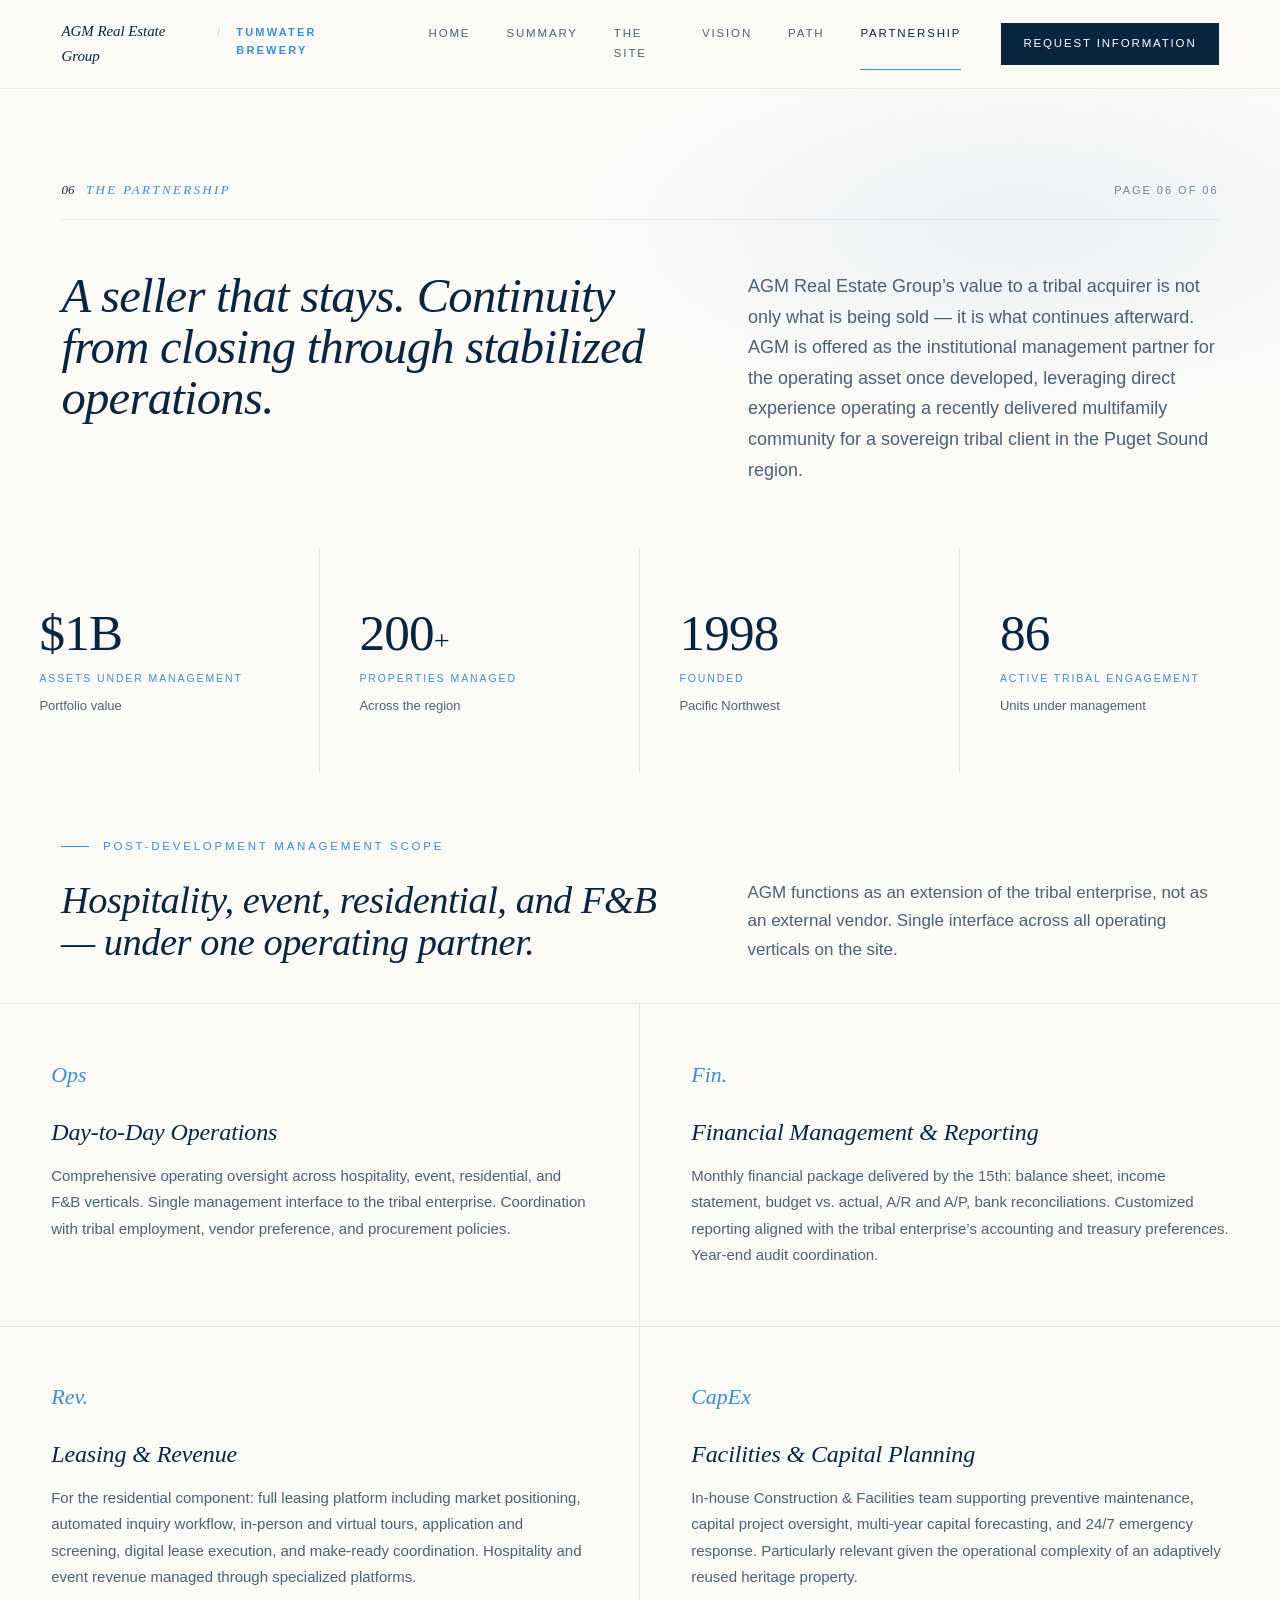
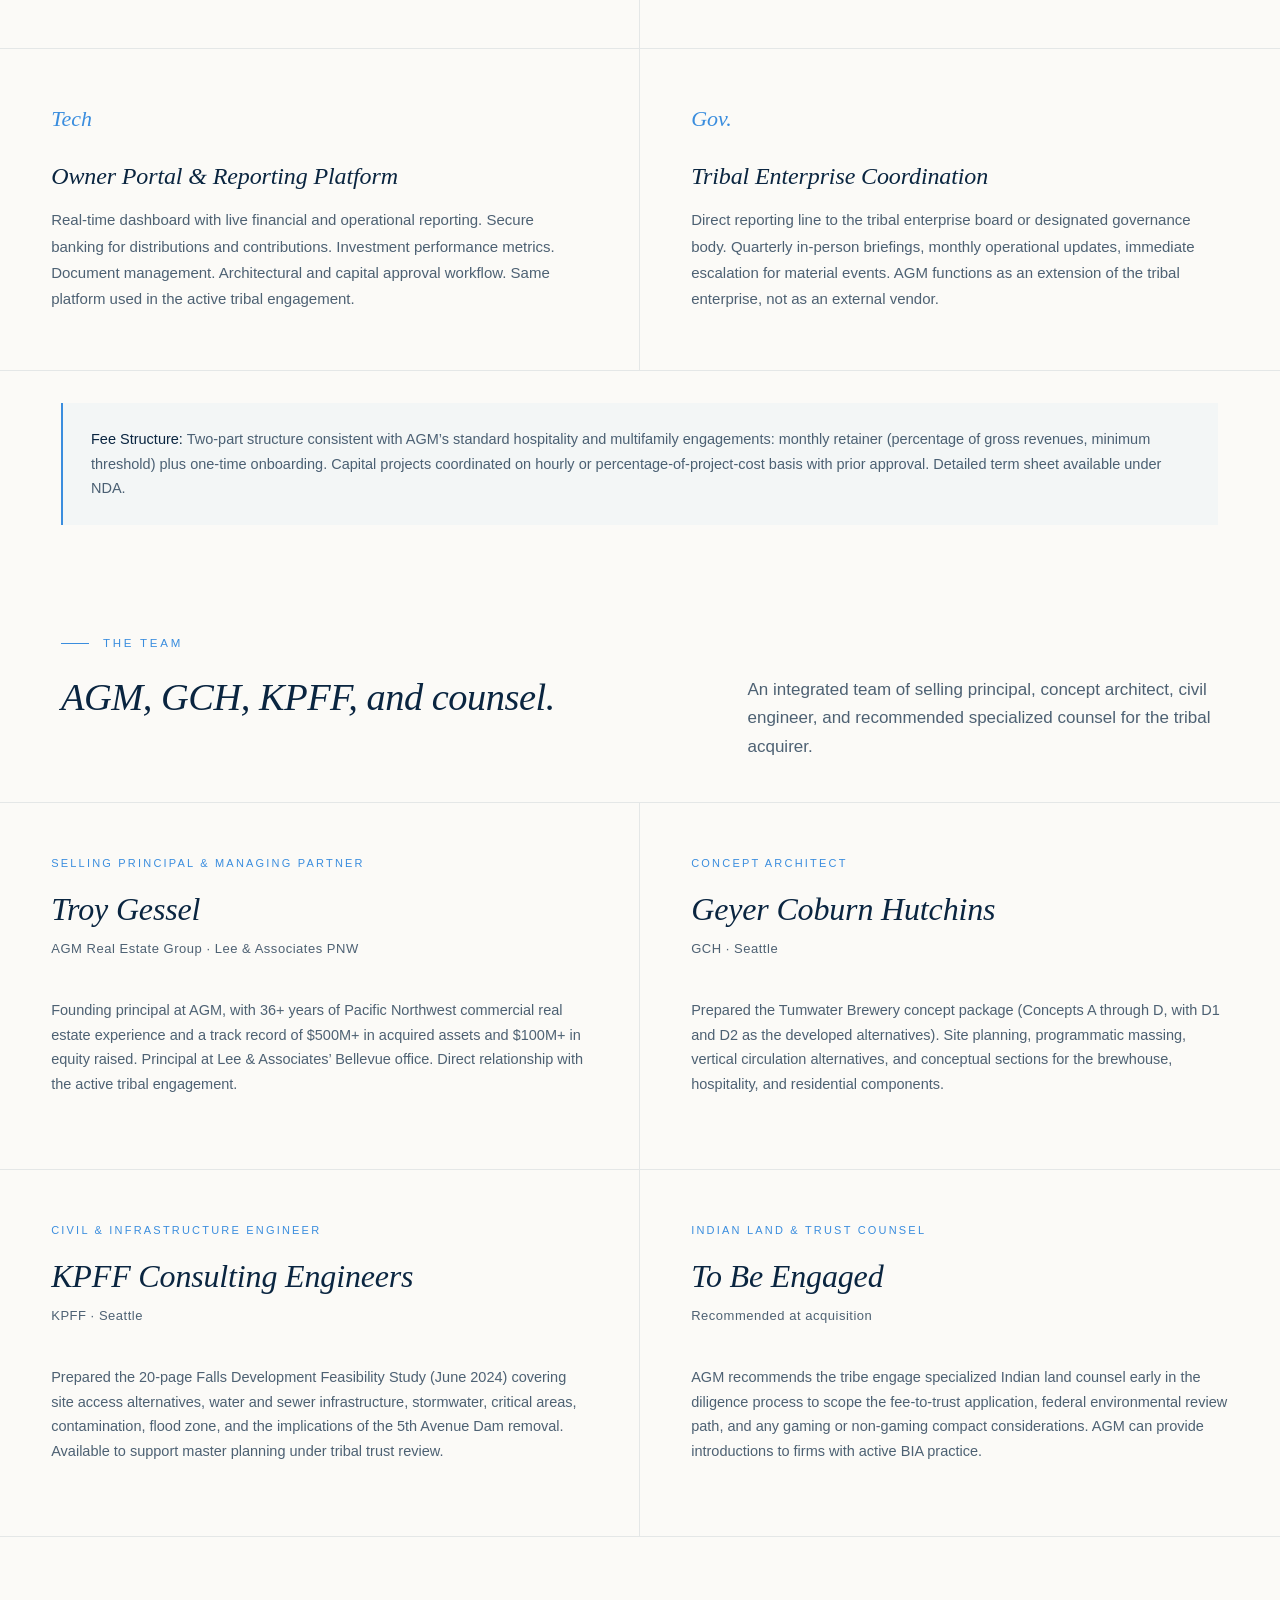
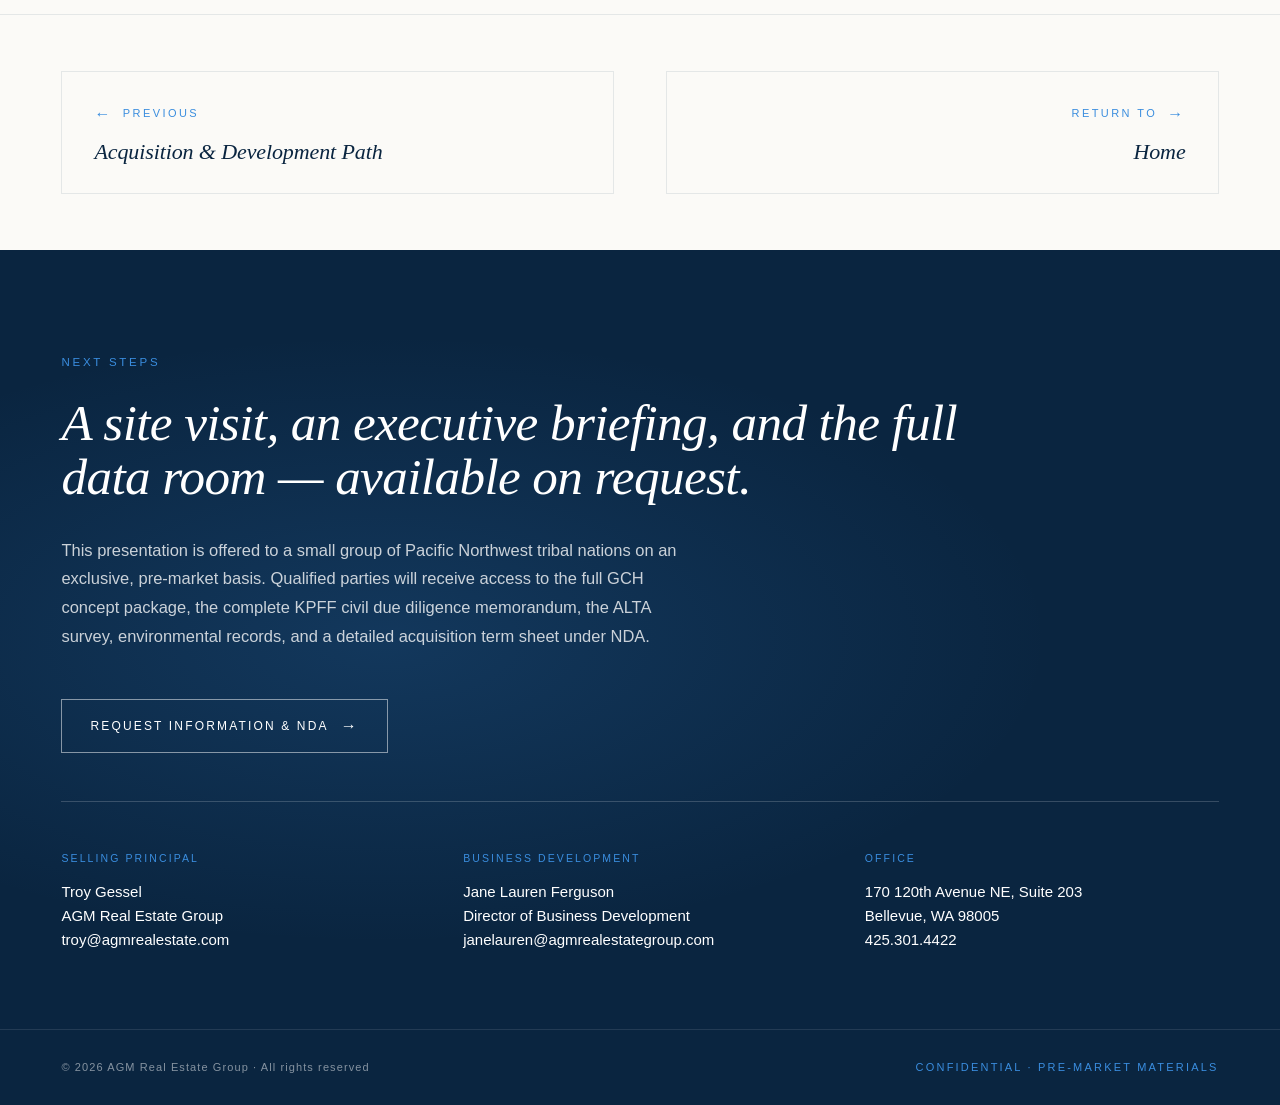
==== commit 2d4981fc: "Cache-bust css/js (?v=2) so updated assets refetch past the old immutable cache" ====
--- a/partnership.html
+++ b/partnership.html
@@ -4,7 +4,7 @@
 <meta charset="UTF-8">
 <meta name="viewport" content="width=device-width, initial-scale=1.0">
 <title>The Partnership — Tumwater Brewery | AGM Real Estate Group</title>
-<link rel="stylesheet" href="css/site.css">
+<link rel="stylesheet" href="css/site.css?v=2">
 <meta name="robots" content="noindex, nofollow, noarchive, nosnippet">
 <meta name="description" content="A seller that stays. Continuity from closing through stabilized operations across hospitality, event, residential, and F&B verticals.">
 <meta property="og:title" content="The Partnership — Tumwater Brewery">
@@ -226,6 +226,6 @@
   </div>
 </footer>
 
-<script src="js/reveal.js" defer></script>
+<script src="js/reveal.js?v=2" defer></script>
 </body>
 </html>
--- a/css/site.css
+++ b/css/site.css
@@ -11,9 +11,9 @@
   --blue-tint: rgba(58, 141, 222, 0.04);
   --blue-tint-2: rgba(58, 141, 222, 0.08);
   --paper: #FBFAF7;
-  --paper-warm: #F4F1EA;
-  --border: rgba(10, 37, 64, 0.12);
-  --border-strong: rgba(10, 37, 64, 0.22);
+  --paper-warm: #FBFAF7;
+  --border: rgba(10, 37, 64, 0.09);
+  --border-strong: rgba(10, 37, 64, 0.16);
   --text-muted: rgba(10, 37, 64, 0.72);
   --text-faint: rgba(10, 37, 64, 0.55);
   --shadow-card: 0 2px 24px rgba(10, 37, 64, 0.06);
@@ -21,6 +21,9 @@
   /* Layout shell — fluid full-width with generous, screen-scaled gutters */
   --shell: 1880px;
   --gutter: clamp(22px, 4.8vw, 112px);
+  /* Inner padding for full-bleed (100vw) blocks so their content stays
+     aligned to the same edge as .container at any viewport width. */
+  --bleed-pad: max(var(--gutter), calc((100vw - var(--shell)) / 2 + var(--gutter)));
 }
 
 *, *::before, *::after { box-sizing: border-box; }
@@ -147,7 +150,7 @@
 }
 .container-narrow {
   width: 100%;
-  max-width: 1080px;
+  max-width: var(--shell);
   margin: 0 auto;
   padding: 0 var(--gutter);
 }
@@ -164,10 +167,15 @@
 }
 
 .section {
-  padding: clamp(96px, 12vw, 200px) 0;
-}
-.section + .section { padding-top: 0; }
-.section-tight { padding: clamp(64px, 8vw, 120px) 0; }
+  padding: clamp(56px, 6vw, 100px) 0;
+}
+.section + .section,
+.section + .section-tight,
+.section-tight + .section,
+.section-tight + .section-tight,
+.page-header + .section,
+.page-header + .section-tight { padding-top: 0; }
+.section-tight { padding: clamp(44px, 5vw, 72px) 0; }
 .section-paper { background: var(--paper-warm); }
 .section-dark { background: var(--navy); color: #FFFFFF; }
 
@@ -176,7 +184,7 @@
    ================================================================ */
 
 .page-header {
-  padding: clamp(80px, 9vw, 150px) 0 clamp(64px, 7vw, 110px);
+  padding: clamp(64px, 7vw, 110px) 0 clamp(40px, 5vw, 72px);
   position: relative;
   overflow: hidden;
 }
@@ -193,7 +201,7 @@
   display: flex;
   align-items: baseline;
   justify-content: space-between;
-  margin-bottom: clamp(48px, 6vw, 88px);
+  margin-bottom: clamp(32px, 4vw, 56px);
   padding-bottom: 18px;
   border-bottom: 1px solid var(--border);
 }
@@ -224,7 +232,7 @@
   font-family: Georgia, 'Times New Roman', serif;
   font-style: italic;
   font-weight: 500;
-  font-size: clamp(48px, 6.5vw, 84px);
+  font-size: clamp(34px, 3.8vw, 58px);
   line-height: 1.05;
   letter-spacing: -0.015em;
   color: var(--navy);
@@ -281,7 +289,7 @@
 .hero-title {
   font-family: Georgia, 'Times New Roman', serif;
   font-weight: 500;
-  font-size: clamp(56px, 9vw, 128px);
+  font-size: clamp(44px, 6.5vw, 92px);
   line-height: 0.98;
   letter-spacing: -0.02em;
   color: var(--navy);
@@ -329,7 +337,7 @@
   display: flex;
   flex-wrap: wrap;
   gap: 14px;
-  margin-bottom: 100px;
+  margin-bottom: clamp(40px, 5vw, 64px);
 }
 
 .hero-photo {
@@ -403,8 +411,6 @@
   width: 100vw;
   margin-left: calc(50% - 50vw);
   margin-right: calc(50% - 50vw);
-  border-top: 1px solid var(--navy);
-  border-bottom: 1px solid var(--navy);
   display: grid;
   grid-template-columns: repeat(4, 1fr);
   background: var(--paper);
@@ -452,7 +458,7 @@
    MODULE / SECTION HEADING  (Wunder-style overline + headline)
    ================================================================ */
 
-.module-head { margin-bottom: clamp(56px, 6vw, 104px); max-width: 1100px; }
+.module-head { margin-bottom: clamp(28px, 3vw, 52px); max-width: 1100px; }
 .module-eyebrow {
   font-size: 11.5px;
   font-weight: 500;
@@ -474,7 +480,7 @@
   font-family: Georgia, 'Times New Roman', serif;
   font-style: italic;
   font-weight: 500;
-  font-size: clamp(36px, 4.5vw, 56px);
+  font-size: clamp(28px, 3vw, 44px);
   line-height: 1.1;
   letter-spacing: -0.012em;
   color: var(--navy);
@@ -580,7 +586,7 @@
   display: grid;
   grid-template-columns: 1fr 1.3fr;
   gap: clamp(40px, 6vw, 112px);
-  padding: clamp(64px, 8vw, 128px) 0;
+  padding: clamp(44px, 5vw, 80px) 0;
   border-bottom: 1px solid var(--border);
   align-items: center;
 }
@@ -678,8 +684,9 @@
   display: grid;
   grid-template-columns: repeat(5, 1fr);
   gap: 0;
-  margin-top: 56px;
-  border-top: 1px solid var(--navy);
+  margin-top: clamp(40px, 4vw, 56px);
+  border-top: 1px solid var(--border);
+  border-bottom: 1px solid var(--border);
 }
 .step {
   padding: clamp(32px, 2.6vw, 48px) clamp(24px, 2vw, 36px) clamp(36px, 3vw, 52px);
@@ -734,7 +741,7 @@
    FIGURE  (images with caption + credit)
    ================================================================ */
 
-.figure { margin: clamp(64px, 7vw, 120px) 0 clamp(72px, 8vw, 130px); }
+.figure { margin: clamp(56px, 6vw, 96px) 0 clamp(64px, 7vw, 104px); max-width: 1280px; }
 .figure-frame {
   position: relative;
   border: 1px solid var(--border);
@@ -760,6 +767,7 @@
   font-size: 14px;
   line-height: 1.7;
   color: var(--text-muted);
+  max-width: 72ch;
 }
 .figure-cap .text .credit {
   color: var(--text-faint);
@@ -781,9 +789,7 @@
   display: grid;
   grid-template-columns: 1fr 1fr;
   gap: 0;
-  border-top: 1px solid var(--navy);
-  border-bottom: 1px solid var(--navy);
-  margin: 56px 0;
+  margin: clamp(32px, 4vw, 48px) 0;
 }
 .split-side {
   padding: clamp(44px, 4.5vw, 80px) clamp(36px, 4vw, 72px) clamp(52px, 5vw, 88px);
@@ -825,15 +831,15 @@
    ================================================================ */
 
 .comp-table {
-  border-top: 1px solid var(--navy);
-  border-bottom: 1px solid var(--navy);
+  border-top: 1px solid var(--border);
+  border-bottom: 1px solid var(--border);
   margin: 40px 0 56px;
 }
 .comp-head {
   display: grid;
   grid-template-columns: 1.1fr 1.3fr 1.3fr;
   background: var(--paper-warm);
-  border-bottom: 1px solid var(--navy);
+  border-bottom: 1px solid var(--border);
 }
 .comp-head > div {
   padding: 22px 28px;
@@ -902,8 +908,8 @@
 .parcel-table thead th {
   text-align: left;
   padding: 18px 20px 18px 0;
-  border-top: 1px solid var(--navy);
-  border-bottom: 1px solid var(--navy);
+  border-top: 1px solid var(--border);
+  border-bottom: 1px solid var(--border);
   font-size: 11px;
   font-weight: 500;
   color: var(--blue);
@@ -917,7 +923,7 @@
   vertical-align: top;
 }
 .parcel-table tbody tr:last-child td {
-  border-bottom: 1px solid var(--navy);
+  border-bottom: 1px solid var(--border);
   font-weight: 500;
 }
 .parcel-table td.muted { color: var(--text-muted); }
@@ -930,10 +936,10 @@
 .ref-card {
   background: var(--paper-warm);
   padding: clamp(44px, 5vw, 88px) clamp(36px, 5vw, 88px) clamp(52px, 5.5vw, 96px);
-  margin: clamp(48px, 5vw, 80px) 0;
+  margin: clamp(28px, 3.5vw, 48px) 0;
   position: relative;
-  border-top: 1px solid var(--navy);
-  border-bottom: 1px solid var(--navy);
+  border-top: 1px solid var(--border);
+  border-bottom: 1px solid var(--border);
 }
 .ref-card-tag {
   display: inline-block;
@@ -1066,7 +1072,7 @@
 
 .page-nav {
   background: var(--paper-warm);
-  border-top: 1px solid var(--navy);
+  border-top: 1px solid var(--border);
   padding: 56px 0;
 }
 .page-nav-inner {
@@ -1085,7 +1091,7 @@
   transition: all 0.25s ease;
 }
 .page-nav-link:hover {
-  border-color: var(--navy);
+  border-color: var(--border-strong);
   background: #FFFFFF;
 }
 .page-nav-link .dir {
@@ -1124,7 +1130,7 @@
 .cta-band {
   background: var(--navy);
   color: #FFFFFF;
-  padding: 120px 0 100px;
+  padding: clamp(72px, 8vw, 104px) 0 clamp(56px, 6vw, 88px);
   position: relative;
   overflow: hidden;
 }
@@ -1148,7 +1154,7 @@
   font-family: Georgia, 'Times New Roman', serif;
   font-style: italic;
   font-weight: 500;
-  font-size: clamp(44px, 5.5vw, 68px);
+  font-size: clamp(34px, 4vw, 54px);
   line-height: 1.05;
   margin: 0 0 32px;
   max-width: 920px;
@@ -1167,7 +1173,7 @@
   gap: 48px;
   border-top: 1px solid rgba(255, 255, 255, 0.18);
   padding-top: 48px;
-  margin-top: 80px;
+  margin-top: 48px;
 }
 .cta-contact .label {
   font-size: 10.5px;
@@ -1208,6 +1214,149 @@
   font-weight: 500;
   letter-spacing: 0.2em;
   text-transform: uppercase;
+}
+
+/* ================================================================
+   FULL-BLEED LAYOUT + CENTERED CONTENT
+   Grids and imagery span the full viewport. Inside each full-width
+   cell the content is capped to a readable measure and CENTERED as a
+   block, while the text itself stays left-aligned — so it reads as an
+   intentional centered column, not text hugging one edge. Applied
+   site-wide (hero, section intros, cells, stat band, CTA).
+   ================================================================ */
+
+/* Break out of the centered shell to span the full viewport width */
+.case-grid,
+.team-grid,
+.split,
+.comp-table,
+.steps,
+.program,
+.hero-photo {
+  width: 100vw;
+  margin-left: calc(50% - 50vw);
+  margin-right: calc(50% - 50vw);
+}
+
+/* Center the content block within each full-width cell.
+   A single centered grid track caps the measure and centers it; the
+   children keep their own vertical margins and left-aligned text. */
+.case-card,
+.team-card,
+.split-side,
+.step,
+.comp-head > div,
+.comp-row > div {
+  display: grid;
+  grid-template-columns: minmax(0, var(--cell-measure, 60ch));
+  justify-content: center;
+  align-content: start;
+}
+.case-card, .team-card { --cell-measure: 62ch; }
+.split-side { --cell-measure: 58ch; }
+.step { --cell-measure: 34ch; }
+.comp-head > div, .comp-row > div { --cell-measure: 52ch; }
+
+/* Stat band — center each stat as a block */
+.stat-marquee .stat {
+  display: grid;
+  grid-template-columns: minmax(0, 24ch);
+  justify-content: center;
+  align-content: start;
+  row-gap: 6px;
+}
+
+/* Reference card — center its content block */
+.ref-card {
+  display: grid;
+  grid-template-columns: minmax(0, 900px);
+  justify-content: center;
+}
+
+/* Program splits — image bleeds to the outer edge; text block centers in its column */
+.program { padding-right: var(--bleed-pad); }
+.program.reverse { padding-right: 0; padding-left: var(--bleed-pad); }
+.program-body { max-width: 60ch; margin-inline: auto; }
+
+/* Two-column section headers: main title left, description right.
+   Applied to module heads that have a description, interior page
+   headers, and the hero. Title-only module heads stay single-column. */
+.module-head { max-width: none; margin-inline: 0; }
+.module-head .module-title { max-width: 100%; }
+
+.module-head:has(.module-deck) {
+  display: grid;
+  grid-template-columns: minmax(0, 1.35fr) minmax(0, 1fr);
+  column-gap: clamp(32px, 4vw, 80px);
+  grid-template-areas:
+    "eyebrow eyebrow"
+    "title   deck";
+  align-items: start;
+}
+.module-head:has(.module-deck) .module-eyebrow { grid-area: eyebrow; }
+.module-head:has(.module-deck) .module-title { grid-area: title; margin-bottom: 0; }
+.module-head:has(.module-deck) .module-deck { grid-area: deck; max-width: 52ch; margin: 0; }
+
+.page-header > .container {
+  display: grid;
+  grid-template-columns: minmax(0, 1.35fr) minmax(0, 1fr);
+  column-gap: clamp(32px, 4vw, 80px);
+  grid-template-areas:
+    "meta  meta"
+    "title subtitle";
+  align-items: start;
+}
+.page-header-meta { grid-area: meta; }
+.page-header-title { grid-area: title; max-width: 100%; margin-bottom: 0; }
+.page-header-subtitle { grid-area: subtitle; max-width: 52ch; }
+
+.hero > .container {
+  display: grid;
+  grid-template-columns: minmax(0, 1.4fr) minmax(0, 1fr);
+  column-gap: clamp(40px, 5vw, 96px);
+  row-gap: clamp(32px, 4vw, 56px);
+  grid-template-areas:
+    "eyebrow eyebrow"
+    "title   deck"
+    "meta    meta"
+    "ctas    ctas";
+  align-items: start;
+}
+.hero-eyebrow { grid-area: eyebrow; margin: 0; }
+.hero-title { grid-area: title; max-width: 100%; margin: 0; }
+.hero-deck { grid-area: deck; max-width: 52ch; margin: 0; }
+.hero-meta { grid-area: meta; margin: 0; }
+.hero-ctas { grid-area: ctas; }
+
+.hero-photo .hero-photo-cap { left: var(--bleed-pad); }
+
+/* Image hover polish */
+.program-image img, .figure-frame img {
+  transition: transform 0.9s cubic-bezier(0.16, 1, 0.3, 1);
+}
+.program-image:hover img, .figure-frame:hover img { transform: scale(1.03); }
+
+/* Mobile: single column, fill the width, no breakout */
+@media (max-width: 900px) {
+  .case-grid, .team-grid, .split, .comp-table, .steps, .program {
+    width: auto;
+    margin-left: 0;
+    margin-right: 0;
+  }
+  .program, .program.reverse { padding-left: 0; padding-right: 0; }
+  .case-card, .team-card, .split-side, .step,
+  .comp-head > div, .comp-row > div, .ref-card {
+    grid-template-columns: minmax(0, 1fr);
+    justify-content: stretch;
+  }
+
+  /* Stack two-column headers */
+  .module-head:has(.module-deck),
+  .page-header > .container,
+  .hero > .container { display: block; }
+  .module-head:has(.module-deck) .module-title,
+  .page-header-title { margin-bottom: 24px; }
+  .hero > .container > * { margin-bottom: 32px; }
 }
 
 /* ================================================================
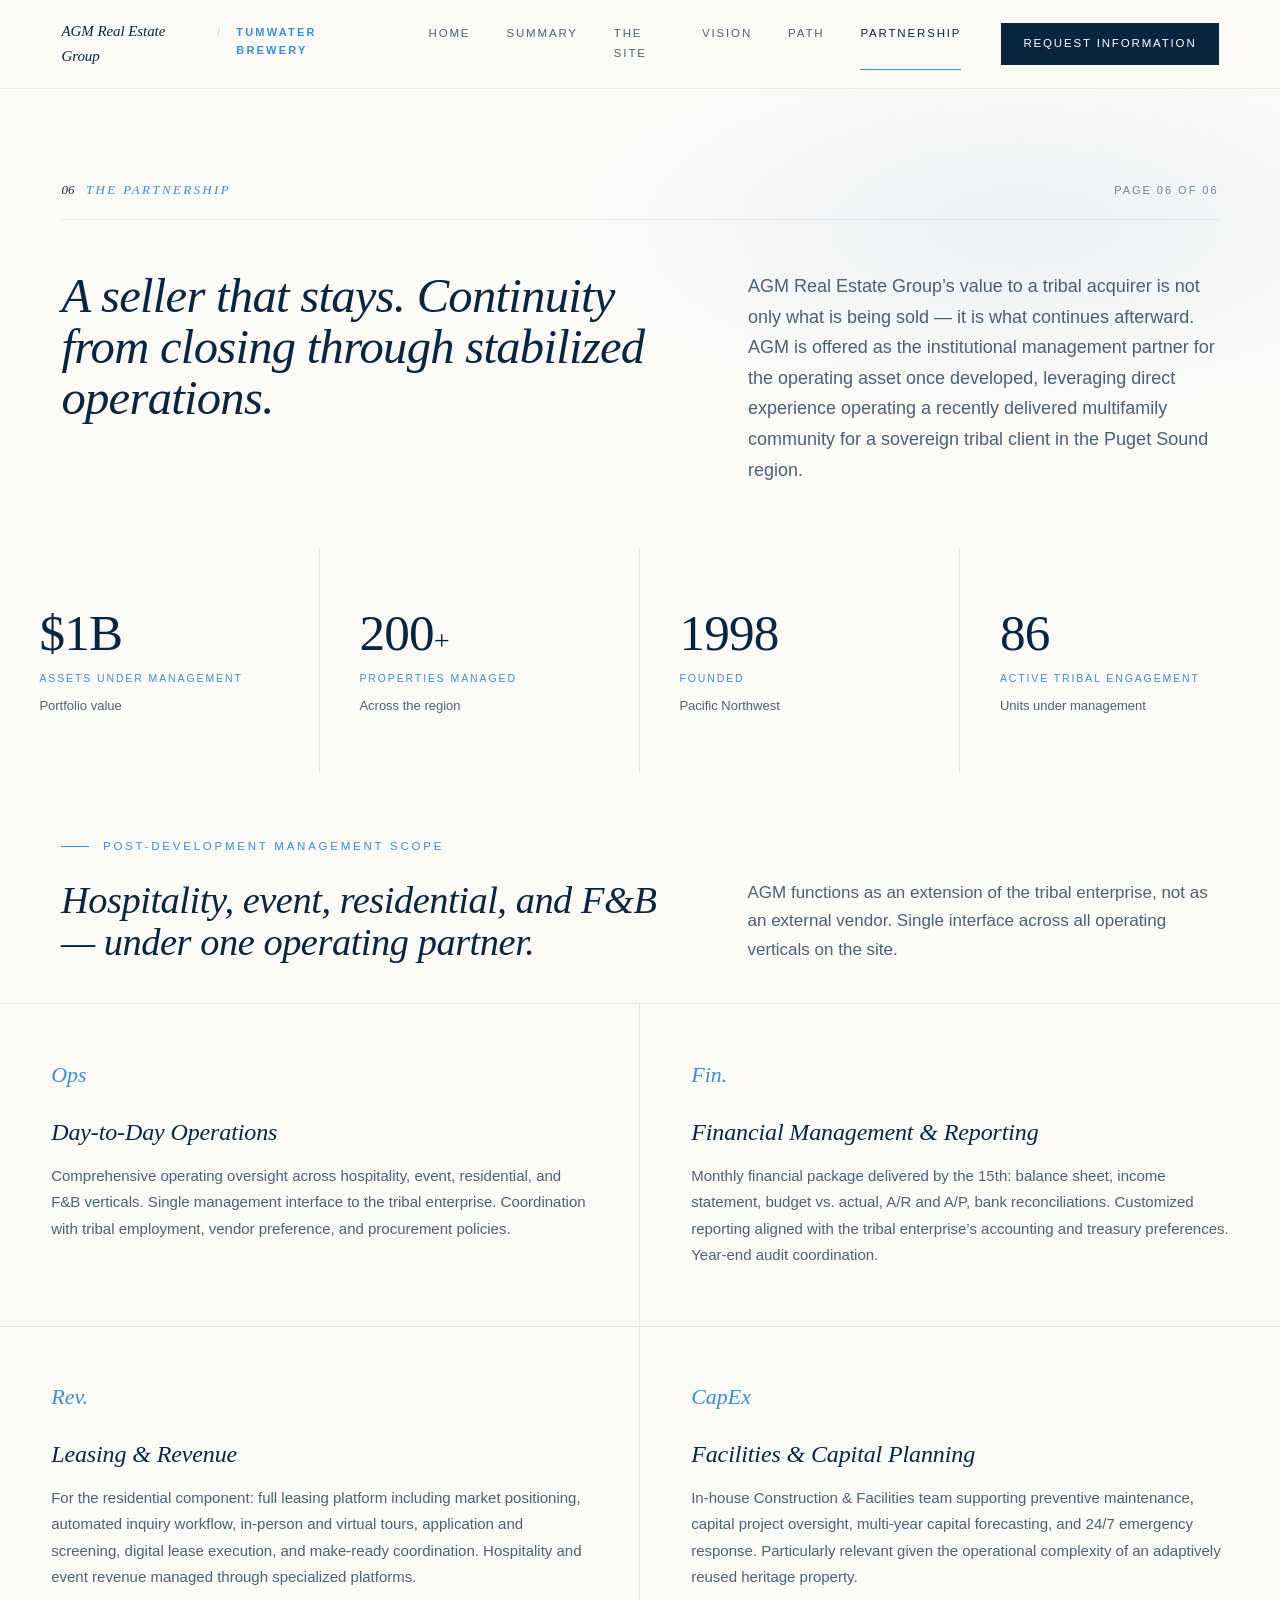
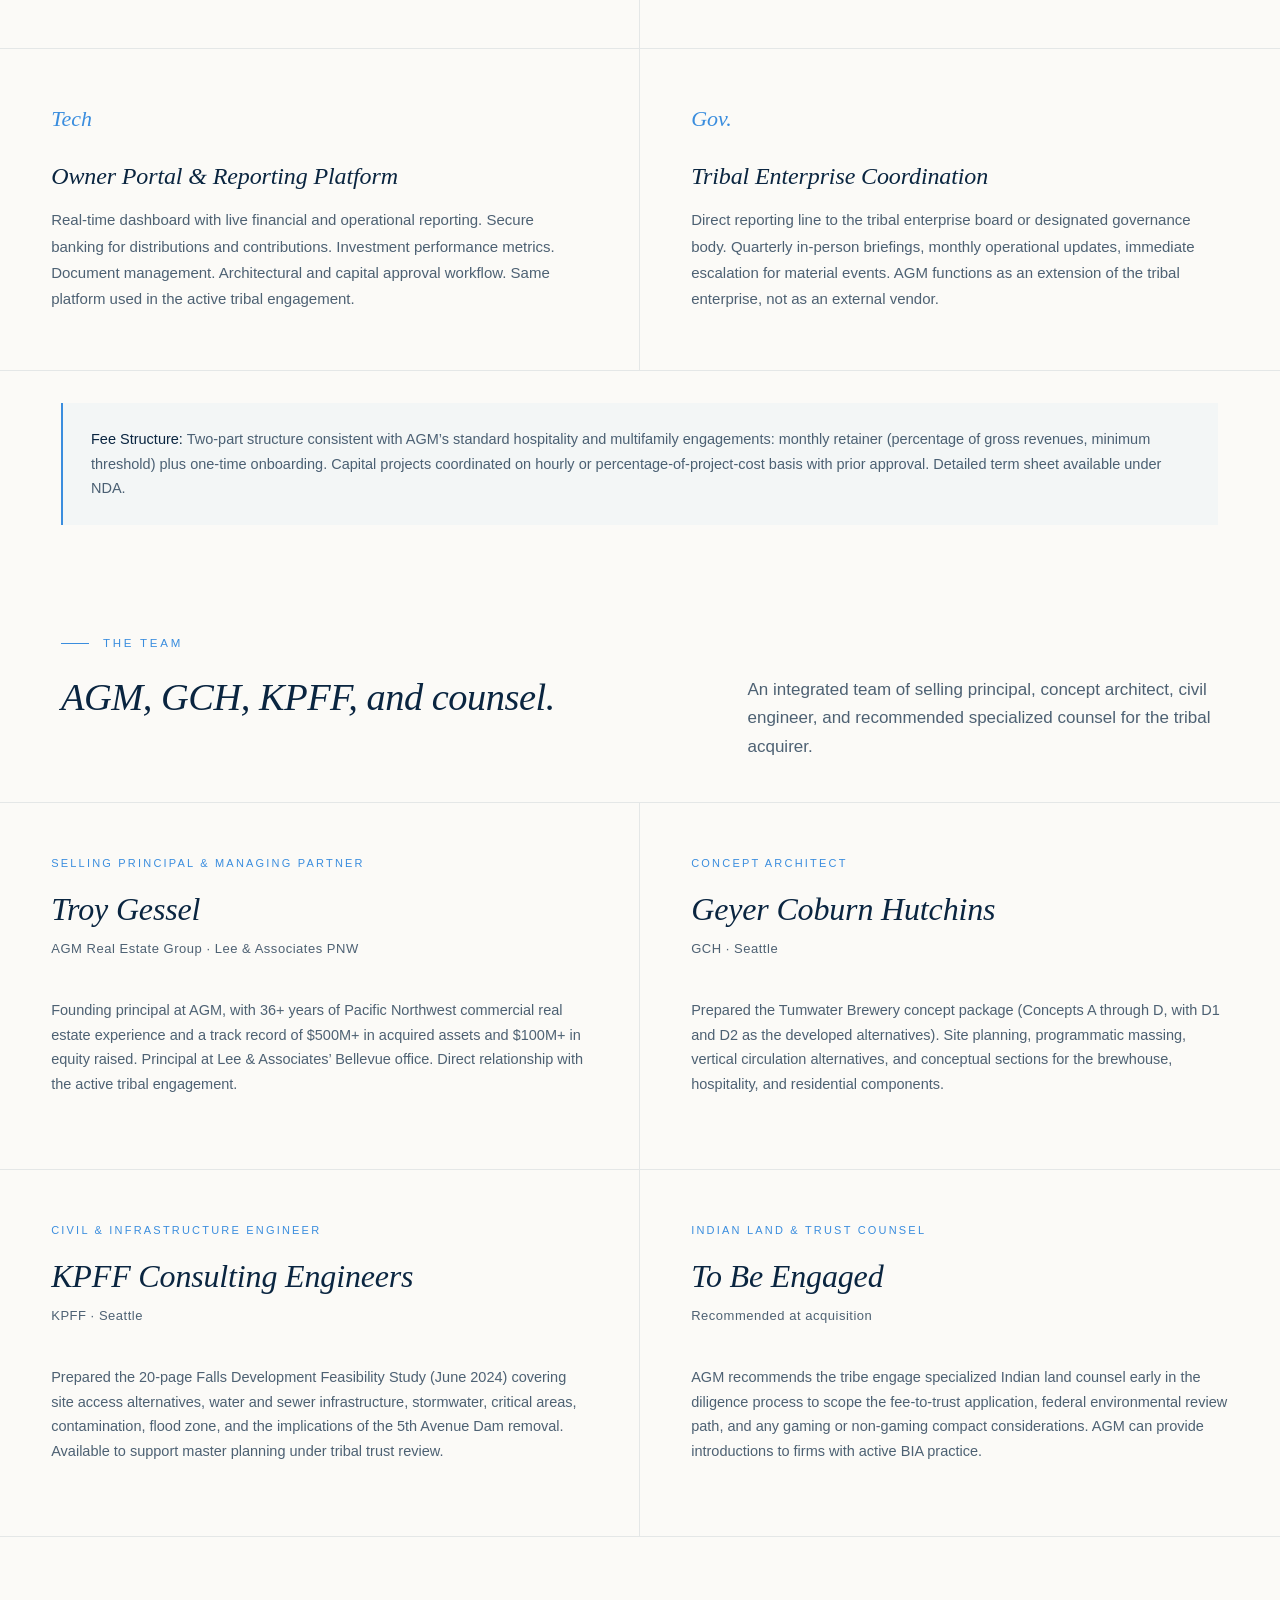
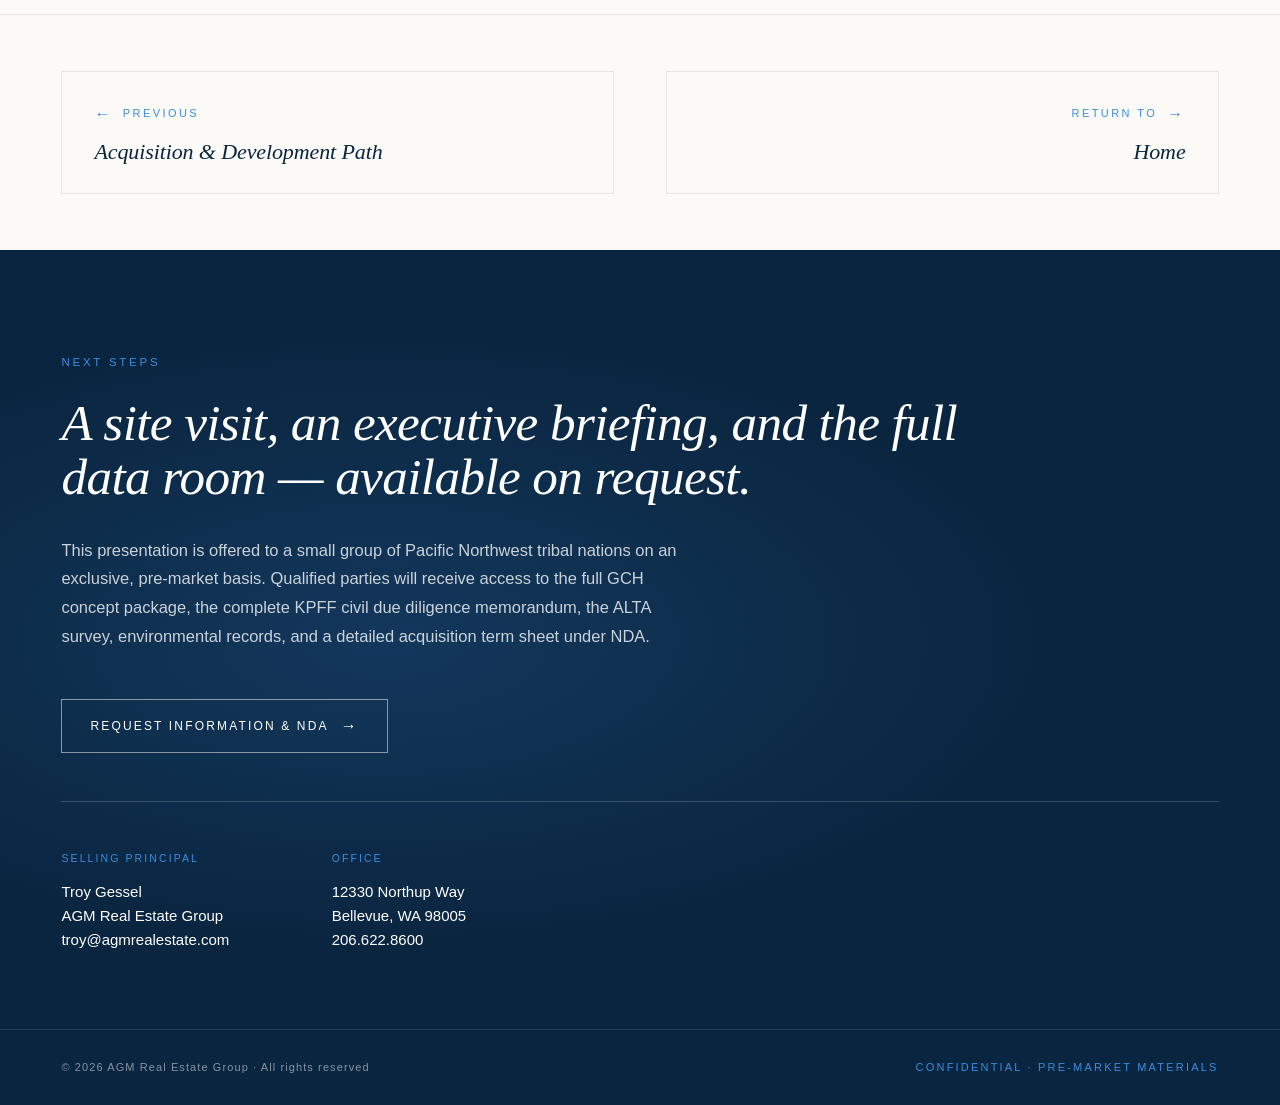
==== commit 8667ca3b: "Footer contacts: remove Business Development; update office to 12330 Northup Way / 206.622.8600 Appl" ====
--- a/partnership.html
+++ b/partnership.html
@@ -208,12 +208,8 @@
         <div class="value">Troy Gessel<br>AGM Real Estate Group<br>troy@agmrealestate.com</div>
       </div>
       <div class="cta-contact">
-        <div class="label">Business Development</div>
-        <div class="value">Jane Lauren Ferguson<br>Director of Business Development<br>janelauren@agmrealestategroup.com</div>
-      </div>
-      <div class="cta-contact">
         <div class="label">Office</div>
-        <div class="value">170 120th Avenue NE, Suite 203<br>Bellevue, WA 98005<br>425.301.4422</div>
+        <div class="value">12330 Northup Way<br>Bellevue, WA 98005<br>206.622.8600</div>
       </div>
     </div>
   </div>
--- a/css/site.css
+++ b/css/site.css
@@ -1169,8 +1169,8 @@
 }
 .cta-contacts {
   display: grid;
-  grid-template-columns: repeat(3, 1fr);
-  gap: 48px;
+  grid-template-columns: repeat(2, max-content);
+  gap: clamp(48px, 8vw, 120px);
   border-top: 1px solid rgba(255, 255, 255, 0.18);
   padding-top: 48px;
   margin-top: 48px;
@@ -1404,3 +1404,77 @@
   body { background: #FFFFFF; }
   .section { page-break-inside: avoid; padding: 60px 0; }
 }
+
+/* ================================================================
+   INTERACTIVE 3D SITE MAP  (home hero)
+   ================================================================ */
+.hero-map-wrap {
+  position: relative;
+  z-index: 1;
+  width: 100%;
+}
+.hero-map {
+  width: 100%;
+  height: min(72vh, 720px);
+  background: #0A2540 url("../images/hero_brewhouse.jpg") center / cover no-repeat;
+}
+.hero-map-hint {
+  position: absolute;
+  left: 0;
+  bottom: 0;
+  z-index: 2;
+  background: rgba(10, 37, 64, 0.82);
+  color: #fff;
+  font-size: 11px;
+  letter-spacing: 0.14em;
+  text-transform: uppercase;
+  font-weight: 500;
+  padding: 9px 16px;
+  pointer-events: none;
+}
+.hero-map-hint em {
+  font-style: italic;
+  color: var(--blue);
+  text-transform: none;
+  letter-spacing: 0;
+}
+
+/* MapLibre popups — branded */
+.maplibregl-popup-content {
+  font-family: -apple-system, BlinkMacSystemFont, 'Segoe UI', Helvetica, Arial, sans-serif;
+  padding: 20px 22px 22px;
+  border-radius: 0;
+  border-top: 2px solid var(--blue);
+  box-shadow: 0 8px 40px rgba(10, 37, 64, 0.18);
+}
+.map-pop-tag {
+  font-size: 10.5px;
+  font-weight: 500;
+  letter-spacing: 0.16em;
+  text-transform: uppercase;
+  color: var(--blue);
+  margin: 0 0 8px;
+}
+.map-pop-title {
+  font-family: Georgia, 'Times New Roman', serif;
+  font-style: italic;
+  font-weight: 500;
+  font-size: 20px;
+  line-height: 1.2;
+  color: var(--navy);
+  margin: 0 0 10px;
+}
+.map-pop-body {
+  font-size: 13.5px;
+  line-height: 1.6;
+  color: var(--text-muted);
+  margin: 0;
+}
+.maplibregl-popup-close-button {
+  font-size: 18px;
+  color: var(--text-faint);
+  padding: 2px 8px;
+}
+@media (max-width: 700px) {
+  .hero-map { height: 60vh; }
+}
